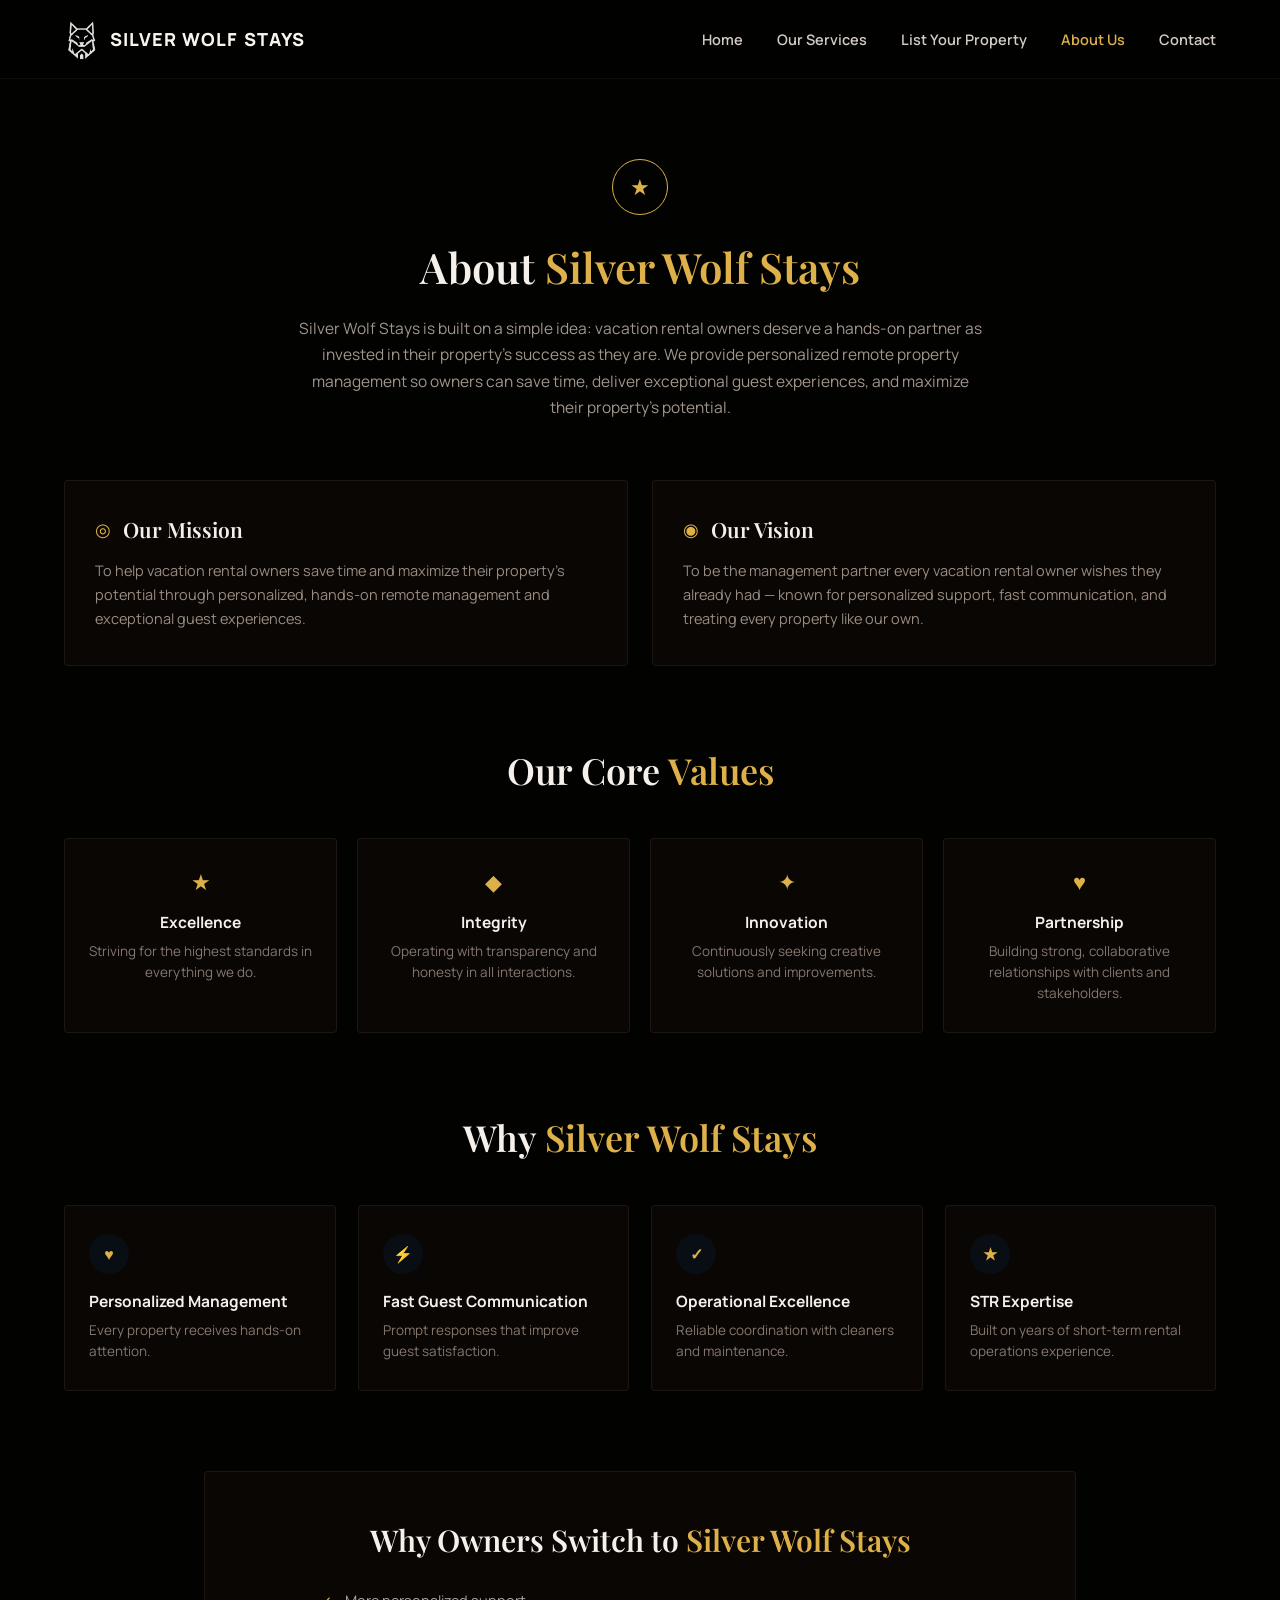
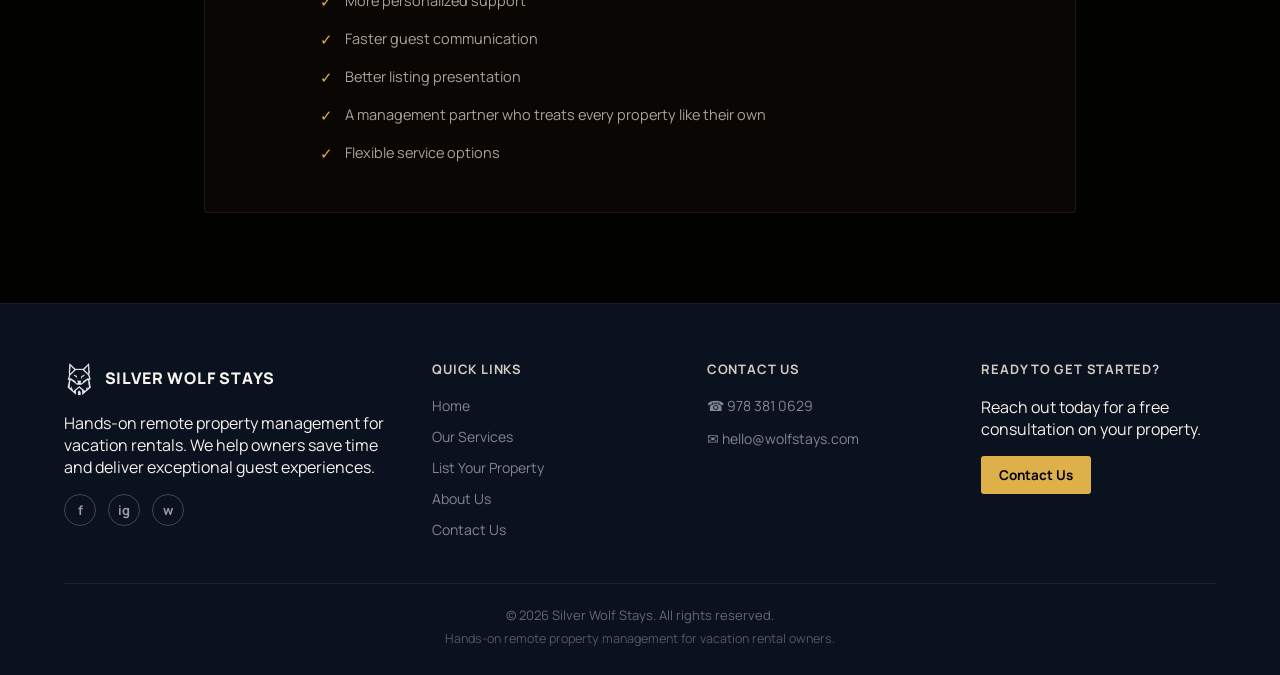
==== about.html @ c6217c2c "Update from Ship Studio" ====
<!DOCTYPE html>
<html lang="en">
<head>
<meta charset="utf-8">
<meta name="viewport" content="width=device-width, initial-scale=1">
<title>About Us — Silver Wolf Stays</title>
<meta name="description" content="Silver Wolf Stays provides hands-on, personalized remote property management for vacation rental owners.">
<link rel="preconnect" href="https://fonts.googleapis.com">
<link href="https://fonts.googleapis.com/css2?family=Playfair+Display:wght@500;600;700&family=Manrope:wght@400;500;600;700;800&display=swap" rel="stylesheet">
<link rel="stylesheet" href="css/style.css">
<style>
  @media (max-width: 640px) {
    .values-grid { grid-template-columns: 1fr 1fr !important; }
  }
</style>
</head>
<body>

<header class="site-header">
  <a href="index.html" class="brand">
    <img src="images/logo-mark.png" alt="Silver Wolf Stays" class="brand-logo">
    <span class="brand-name">SILVER WOLF STAYS</span>
  </a>
  <nav class="desktop-nav">
    <a href="index.html">Home</a>
    <a href="services.html">Our Services</a>
    <a href="list-your-property.html">List Your Property</a>
    <a href="about.html" class="active">About Us</a>
    <a href="contact.html">Contact</a>
  </nav>
  <button class="mobile-toggle" aria-label="Toggle menu">☰</button>
</header>
<div class="mobile-nav">
  <a href="index.html">Home</a>
  <a href="services.html">Our Services</a>
  <a href="list-your-property.html">List Your Property</a>
  <a href="about.html" class="active">About Us</a>
  <a href="contact.html">Contact</a>
</div>

<section class="page-hero narrow-md container">
  <div class="page-hero-icon">★</div>
  <h1>About <span class="gold">Silver Wolf Stays</span></h1>
  <p>Silver Wolf Stays is built on a simple idea: vacation rental owners deserve a hands-on partner as invested in their property's success as they are. We provide personalized remote property management so owners can save time, deliver exceptional guest experiences, and maximize their property's potential.</p>
</section>

<section class="section-tight container">
  <div class="grid-2">
    <div class="card" style="padding: 34px 30px;">
      <div style="display: flex; align-items: center; gap: 12px; margin-bottom: 16px;">
        <span class="gold" style="font-size: 18px;">◎</span>
        <h2 style="font-family: var(--font-serif); font-size: 21px; margin: 0; font-weight: 600;">Our Mission</h2>
      </div>
      <p style="font-size: 14.5px; line-height: 1.65; color: var(--text-muted-2); margin: 0;">To help vacation rental owners save time and maximize their property's potential through personalized, hands-on remote management and exceptional guest experiences.</p>
    </div>
    <div class="card" style="padding: 34px 30px;">
      <div style="display: flex; align-items: center; gap: 12px; margin-bottom: 16px;">
        <span class="gold" style="font-size: 18px;">◉</span>
        <h2 style="font-family: var(--font-serif); font-size: 21px; margin: 0; font-weight: 600;">Our Vision</h2>
      </div>
      <p style="font-size: 14.5px; line-height: 1.65; color: var(--text-muted-2); margin: 0;">To be the management partner every vacation rental owner wishes they already had — known for personalized support, fast communication, and treating every property like our own.</p>
    </div>
  </div>
</section>

<section class="section-tight container" style="text-align: center;">
  <h2 class="section-title">Our Core <span class="gold">Values</span></h2>
  <div class="grid-4 values-grid">
    <div class="card" style="padding: 28px 22px;">
      <div class="gold" style="font-size: 22px; margin-bottom: 14px;">★</div>
      <h3 style="font-size: 15.5px; margin: 0 0 8px;">Excellence</h3>
      <p>Striving for the highest standards in everything we do.</p>
    </div>
    <div class="card" style="padding: 28px 22px;">
      <div class="gold" style="font-size: 22px; margin-bottom: 14px;">◆</div>
      <h3 style="font-size: 15.5px; margin: 0 0 8px;">Integrity</h3>
      <p>Operating with transparency and honesty in all interactions.</p>
    </div>
    <div class="card" style="padding: 28px 22px;">
      <div class="gold" style="font-size: 22px; margin-bottom: 14px;">✦</div>
      <h3 style="font-size: 15.5px; margin: 0 0 8px;">Innovation</h3>
      <p>Continuously seeking creative solutions and improvements.</p>
    </div>
    <div class="card" style="padding: 28px 22px;">
      <div class="gold" style="font-size: 22px; margin-bottom: 14px;">♥</div>
      <h3 style="font-size: 15.5px; margin: 0 0 8px;">Partnership</h3>
      <p>Building strong, collaborative relationships with clients and stakeholders.</p>
    </div>
  </div>
</section>

<section class="section-tight container" style="text-align: center;">
  <h2 class="section-title">Why <span class="gold">Silver Wolf Stays</span></h2>
  <div class="grid-3" style="grid-template-columns: repeat(4, 1fr);">
    <div class="card">
      <div class="card-icon-circle-sm">♥</div>
      <h3>Personalized Management</h3>
      <p>Every property receives hands-on attention.</p>
    </div>
    <div class="card">
      <div class="card-icon-circle-sm">⚡</div>
      <h3>Fast Guest Communication</h3>
      <p>Prompt responses that improve guest satisfaction.</p>
    </div>
    <div class="card">
      <div class="card-icon-circle-sm">✓</div>
      <h3>Operational Excellence</h3>
      <p>Reliable coordination with cleaners and maintenance.</p>
    </div>
    <div class="card">
      <div class="card-icon-circle-sm">★</div>
      <h3>STR Expertise</h3>
      <p>Built on years of short-term rental operations experience.</p>
    </div>
  </div>
</section>

<section class="section-tight" style="max-width: 1000px; margin: 0 auto; padding-bottom: 90px;">
  <div class="panel" style="padding: 48px 40px; text-align: center;">
    <h2 style="font-family: var(--font-serif); font-size: clamp(24px, 3vw, 30px); margin: 0 0 30px; font-weight: 600;">Why Owners Switch to <span class="gold">Silver Wolf Stays</span></h2>
    <div class="checklist">
      <div><span class="mark">✓</span><span class="txt">More personalized support</span></div>
      <div><span class="mark">✓</span><span class="txt">Faster guest communication</span></div>
      <div><span class="mark">✓</span><span class="txt">Better listing presentation</span></div>
      <div><span class="mark">✓</span><span class="txt">A management partner who treats every property like their own</span></div>
      <div><span class="mark">✓</span><span class="txt">Flexible service options</span></div>
    </div>
  </div>
</section>

<footer class="site-footer">
  <div class="footer-grid">
    <div>
      <div class="footer-brand">
        <img src="images/logo-mark.png" alt="Silver Wolf Stays" class="footer-brand-logo">
        <span class="footer-brand-name">SILVER WOLF STAYS</span>
      </div>
      <p>Hands-on remote property management for vacation rentals. We help owners save time and deliver exceptional guest experiences.</p>
      <div class="footer-socials">
        <a href="#" class="footer-social">f</a>
        <a href="#" class="footer-social">ig</a>
        <a href="#" class="footer-social">w</a>
      </div>
    </div>
    <div>
      <div class="footer-heading">Quick Links</div>
      <div class="footer-links">
        <a href="index.html">Home</a>
        <a href="services.html">Our Services</a>
        <a href="list-your-property.html">List Your Property</a>
        <a href="about.html">About Us</a>
        <a href="contact.html">Contact Us</a>
      </div>
    </div>
    <div>
      <div class="footer-heading">Contact Us</div>
      <div class="footer-contact">
        <div>☎ 978 381 0629</div>
        <div>✉ hello@wolfstays.com</div>
      </div>
    </div>
    <div>
      <div class="footer-heading">Ready to Get Started?</div>
      <p>Reach out today for a free consultation on your property.</p>
      <a href="contact.html" class="btn btn-gold" style="padding: 10px 18px; font-size: 13.5px;">Contact Us</a>
    </div>
  </div>
  <div class="footer-bottom">
    <span>© 2026 Silver Wolf Stays. All rights reserved.</span>
    <span>Hands-on remote property management for vacation rental owners.</span>
  </div>
</footer>

<script src="js/main.js"></script>
</body>
</html>
---- css/style.css ----
/* Wolf Stay — shared styles
   Design tokens ported 1:1 from the Claude Design prototype (Home Standalone.dc.html, WS-Header.dc.html, WS-Footer.dc.html, etc.) */

:root {
  --bg: oklch(0.08 0.005 50);
  --bg-deep: oklch(0.05 0.005 50);
  --bg-card: oklch(0.13 0.01 55);
  --bg-card-alt: oklch(0.15 0.01 55);
  --bg-header: oklch(0.08 0.005 50 / 0.94);
  --bg-mobile-nav: oklch(0.07 0.005 50);
  --bg-cta-tint: oklch(0.06 0.005 50 / 0.72);
  --bg-icon-navy: oklch(0.16 0.015 260);
  --bg-icon-navy-2: oklch(0.16 0.02 260);

  --border: oklch(0.28 0.02 60 / 0.5);
  --border-soft: oklch(0.28 0.02 60 / 0.35);
  --border-btn: oklch(0.45 0.03 60);
  --border-toggle: oklch(0.3 0.02 60);
  --border-social: oklch(0.35 0.02 60);

  --gold: oklch(0.78 0.13 85);
  --gold-border: oklch(0.78 0.13 85 / 0.5);

  --text: oklch(0.96 0.01 80);
  --text-bright: oklch(0.98 0.01 80);
  --text-bright-2: oklch(0.97 0.01 80);
  --text-1: oklch(0.93 0.01 80);
  --text-2: oklch(0.85 0.015 70);
  --text-3: oklch(0.82 0.015 70);
  --text-4: oklch(0.8 0.015 70);
  --text-5: oklch(0.78 0.015 70);
  --text-6: oklch(0.75 0.015 70);
  --text-7: oklch(0.72 0.015 70);
  --text-muted-1: oklch(0.68 0.02 60);
  --text-muted-2: oklch(0.65 0.02 60);
  --text-muted-3: oklch(0.62 0.02 60);
  --text-muted-4: oklch(0.6 0.02 60);
  --text-muted-5: oklch(0.58 0.02 60);
  --text-muted-6: oklch(0.55 0.02 60);
  --text-dim: oklch(0.6 0.02 70);
  --text-dim-2: oklch(0.62 0.02 70);

  --footer-bg: oklch(0.18 0.03 260);
  --footer-border: oklch(0.3 0.03 260 / 0.5);
  --footer-border-2: oklch(0.32 0.03 260 / 0.5);
  --footer-heading: oklch(0.85 0.015 70);
  --footer-text: oklch(0.62 0.02 260);
  --footer-text-dim: oklch(0.6 0.02 260);
  --footer-text-copyright: oklch(0.52 0.02 260);
  --footer-text-copyright-2: oklch(0.46 0.02 260);
  --footer-social-border: oklch(0.4 0.03 260);
  --footer-social-text: oklch(0.7 0.02 260);

  --on-gold: oklch(0.08 0.005 50);

  --font-serif: 'Playfair Display', Georgia, serif;
  --font-sans: 'Manrope', -apple-system, BlinkMacSystemFont, sans-serif;
}

* { box-sizing: border-box; }

html { scroll-behavior: smooth; }

body {
  margin: 0;
  background: var(--bg);
  color: var(--text);
  font-family: var(--font-sans);
  min-height: 100vh;
}

a { color: inherit; }

img { max-width: 100%; display: block; }

.container {
  max-width: 1280px;
  margin: 0 auto;
}

/* ---------- Header ---------- */

.site-header {
  position: sticky;
  top: 0;
  z-index: 100;
  display: flex;
  align-items: center;
  justify-content: space-between;
  padding: 18px 5vw;
  background: var(--bg-header);
  backdrop-filter: blur(10px);
  border-bottom: 1px solid var(--border-soft);
}

.brand {
  display: flex;
  align-items: center;
  gap: 10px;
  text-decoration: none;
}

.brand-logo {
  height: 42px;
  width: auto;
  display: block;
}

.brand-name {
  font-weight: 800;
  font-size: 18px;
  letter-spacing: 0.06em;
  color: var(--text-bright-2);
}

.desktop-nav {
  display: flex;
  align-items: center;
  gap: 34px;
}

.desktop-nav a {
  text-decoration: none;
  font-size: 14.5px;
  font-weight: 600;
  color: var(--text-2);
  transition: color 0.15s ease;
}

.desktop-nav a.active,
.desktop-nav a:hover {
  color: var(--gold);
}

.mobile-toggle {
  display: none;
  background: none;
  border: 1px solid var(--border-toggle);
  border-radius: 4px;
  width: 40px;
  height: 40px;
  color: var(--text);
  font-size: 18px;
  cursor: pointer;
}

.mobile-nav {
  position: sticky;
  top: 71px;
  z-index: 99;
  background: var(--bg-mobile-nav);
  border-bottom: 1px solid var(--border-soft);
  padding: 20px 24px;
  display: none;
  flex-direction: column;
  gap: 18px;
}

.mobile-nav.open { display: flex; }

.mobile-nav a {
  color: var(--text-1);
  text-decoration: none;
  font-size: 16px;
  font-weight: 600;
}

.mobile-nav a.active { color: var(--gold); }

@media (max-width: 900px) {
  .desktop-nav { display: none !important; }
  .mobile-toggle { display: flex !important; align-items: center; justify-content: center; }
}

/* ---------- Buttons ---------- */

.btn {
  display: inline-block;
  padding: 14px 26px;
  text-decoration: none;
  font-size: 14.5px;
  font-weight: 700;
  border-radius: 3px;
  border: none;
  cursor: pointer;
  text-align: center;
}

.btn-gold {
  background: var(--gold);
  color: var(--on-gold);
}

.btn-outline {
  background: transparent;
  border: 1px solid var(--border-btn);
  color: var(--text-1);
  font-weight: 600;
}

.btn-block { display: block; padding: 14px; }

/* ---------- Page hero (interior pages) ---------- */

.page-hero {
  padding: 80px 5vw 60px;
  margin: 0 auto;
  text-align: center;
}

.page-hero-icon {
  width: 56px;
  height: 56px;
  border-radius: 50%;
  border: 1.5px solid var(--gold);
  display: flex;
  align-items: center;
  justify-content: center;
  font-size: 22px;
  color: var(--gold);
  margin: 0 auto 24px;
}

.page-hero h1 {
  font-family: var(--font-serif);
  font-size: clamp(28px, 3.8vw, 42px);
  margin: 0 0 20px;
  font-weight: 600;
}

.page-hero p {
  font-size: 15.5px;
  line-height: 1.7;
  color: var(--text-muted-1);
  margin: 0 auto;
}

.gold { color: var(--gold); }

/* ---------- Home hero ---------- */

.hero {
  position: relative;
  min-height: 640px;
  display: flex;
  align-items: center;
  justify-content: center;
  text-align: center;
  padding: 60px 5vw;
  overflow: hidden;
}

.hero-bg {
  position: absolute;
  inset: 0;
  background-size: cover;
  background-position: center;
}

.hero-scrim {
  position: absolute;
  inset: 0;
  background: linear-gradient(180deg, oklch(0.08 0.005 50 / 0.45), oklch(0.08 0.005 50 / 0.88));
}

.hero-content { position: relative; max-width: 780px; }

.hero h1 {
  font-family: var(--font-serif);
  font-size: clamp(32px, 4.6vw, 54px);
  line-height: 1.15;
  margin: 0 0 22px;
  font-weight: 600;
  color: var(--text-bright);
}

.hero p {
  font-size: 17px;
  line-height: 1.65;
  color: var(--text-3);
  max-width: 620px;
  margin: 0 auto 36px;
}

.hero-btns, .cta-btns {
  display: flex;
  gap: 14px;
  justify-content: center;
  flex-wrap: wrap;
}

@media (max-width: 860px) {
  .hero-btns, .cta-btns { flex-direction: column !important; align-items: stretch !important; }
}

/* ---------- Section shells ---------- */

section { padding: 80px 5vw; }
section.container { margin: 0 auto; }

.section-tight { padding-top: 0; }

h2.section-title {
  font-family: var(--font-serif);
  font-size: clamp(26px, 3.2vw, 36px);
  margin: 0 0 44px;
  font-weight: 600;
  text-align: center;
}

.section-lead {
  font-size: 15px;
  color: var(--text-muted-4);
  max-width: 600px;
  margin: 0 auto 48px;
  line-height: 1.6;
  text-align: center;
}

/* ---------- Welcome (split) ---------- */

.welcome-grid {
  display: grid;
  grid-template-columns: 1fr 1fr;
  gap: 0;
  background: var(--bg-card-alt);
  border: 1px solid var(--border);
  border-radius: 4px;
  overflow: hidden;
}

.welcome-copy { padding: 48px 44px; }

.welcome-copy h2 {
  font-family: var(--font-serif);
  font-size: 30px;
  margin: 0 0 20px;
  font-weight: 600;
}

.welcome-copy p {
  font-size: 14.5px;
  line-height: 1.65;
  color: var(--text-muted-1);
  margin: 0 0 22px;
}

.welcome-points {
  display: flex;
  flex-direction: column;
  gap: 14px;
  margin-bottom: 22px;
}

.welcome-points div {
  display: flex;
  align-items: center;
  gap: 10px;
  font-size: 14px;
  color: var(--text-4);
}

.welcome-photo {
  min-height: 280px;
  background-size: cover;
  background-position: center;
}

.link-arrow {
  font-size: 14.5px;
  font-weight: 700;
  color: var(--gold);
  text-decoration: none;
}

/* ---------- Card grids ---------- */

.grid-3 { display: grid; grid-template-columns: repeat(3, 1fr); gap: 22px; text-align: left; }
.grid-4 { display: grid; grid-template-columns: repeat(4, 1fr); gap: 20px; }
.grid-2 { display: grid; grid-template-columns: 1fr 1fr; gap: 24px; }

@media (max-width: 860px) {
  .welcome-grid, .grid-3, .grid-2 { grid-template-columns: 1fr !important; }
}
@media (max-width: 900px) {
  .grid-4 { grid-template-columns: 1fr 1fr !important; }
}
@media (max-width: 560px) {
  .grid-4 { grid-template-columns: 1fr !important; }
}

.card {
  background: var(--bg-card);
  border: 1px solid var(--border);
  border-radius: 4px;
  padding: 28px 24px;
}

.card-lg { padding: 32px 26px; background: var(--bg-card-alt); }

.card-icon-circle {
  width: 46px;
  height: 46px;
  border-radius: 50%;
  background: oklch(0.1 0.01 55);
  border: 1px solid var(--gold-border);
  display: flex;
  align-items: center;
  justify-content: center;
  font-family: var(--font-serif);
  color: var(--gold);
  font-size: 17px;
  margin-bottom: 18px;
}

.card-icon-circle-sm {
  width: 40px;
  height: 40px;
  border-radius: 50%;
  background: var(--bg-icon-navy);
  display: flex;
  align-items: center;
  justify-content: center;
  color: var(--gold);
  font-size: 16px;
  margin-bottom: 16px;
  font-weight: 700;
}

.card h3 {
  font-size: 15.5px;
  font-weight: 700;
  margin: 0 0 8px;
}

.card p {
  font-size: 13.5px;
  line-height: 1.55;
  color: var(--text-muted-5);
  margin: 0;
}

.card-lg h3 { font-size: 17px; margin: 0 0 10px; }
.card-lg p { font-size: 14px; color: var(--text-muted-3); line-height: 1.6; margin: 0 0 16px; }

/* ---------- Why-partner section ---------- */

.section-alt { background: var(--bg-deep); text-align: center; }

/* ---------- Testimonials ---------- */

.testimonial-stars { color: var(--gold); font-size: 14px; margin-bottom: 14px; letter-spacing: 2px; }
.testimonial-quote { font-size: 14px; line-height: 1.6; color: var(--text-6); margin: 0 0 18px; font-style: italic; }
.testimonial-name { font-size: 13.5px; font-weight: 700; color: var(--text-1); }
.testimonial-loc { font-size: 12.5px; color: var(--text-muted-6); margin-top: 2px; }

/* ---------- CTA banner ---------- */

.cta-banner {
  position: relative;
  padding: 90px 5vw;
  text-align: center;
  overflow: hidden;
}

.cta-banner-bg {
  position: absolute;
  inset: 0;
  background-size: cover;
  background-position: center;
}

.cta-banner-scrim { position: absolute; inset: 0; background: var(--bg-cta-tint); }

.cta-banner-content { position: relative; max-width: 640px; margin: 0 auto; }

.cta-icon { font-size: 26px; color: var(--gold); margin-bottom: 18px; }

.cta-banner h2 {
  font-family: var(--font-serif);
  font-size: clamp(24px, 3vw, 34px);
  margin: 0 0 16px;
  font-weight: 600;
}

.cta-banner p {
  font-size: 15px;
  line-height: 1.6;
  color: var(--text-5);
  margin: 0 0 32px;
}

/* ---------- Footer ---------- */

.site-footer {
  padding: 56px 5vw 28px;
  background: var(--footer-bg);
  border-top: 1px solid var(--footer-border);
}

.footer-grid {
  max-width: 1280px;
  margin: 0 auto;
  display: grid;
  grid-template-columns: 1.4fr 1fr 1fr 1fr;
  gap: 40px;
}

@media (max-width: 860px) {
  .footer-grid { grid-template-columns: 1fr 1fr !important; }
}

.footer-brand { display: flex; align-items: center; gap: 10px; margin-bottom: 16px; }

.footer-brand-logo {
  height: 36px;
  width: auto;
  display: block;
}

.footer-brand-name { font-weight: 800; font-size: 16px; letter-spacing: 0.05em; color: var(--text-bright-2); }

.footer p { font-size: 13.5px; line-height: 1.6; color: var(--footer-text-dim); max-width: 260px; margin: 0 0 18px; }

.footer-socials { display: flex; gap: 12px; }

.footer-social {
  width: 32px;
  height: 32px;
  border-radius: 50%;
  border: 1px solid var(--footer-social-border);
  display: flex;
  align-items: center;
  justify-content: center;
  font-size: 13px;
  color: var(--footer-social-text);
  font-weight: 700;
  text-decoration: none;
}

.footer-heading {
  font-size: 13px;
  font-weight: 700;
  color: var(--footer-heading);
  margin-bottom: 18px;
  text-transform: uppercase;
  letter-spacing: 0.06em;
}

.footer-links { display: flex; flex-direction: column; gap: 12px; }
.footer-links a { font-size: 14px; color: var(--footer-text); text-decoration: none; }
.footer-links a:hover { color: var(--gold); }

.footer-contact { display: flex; flex-direction: column; gap: 14px; }
.footer-contact div { font-size: 14px; color: var(--footer-text); }

.footer-bottom {
  max-width: 1280px;
  margin: 44px auto 0;
  padding-top: 22px;
  border-top: 1px solid var(--footer-border-2);
  display: flex;
  flex-direction: column;
  align-items: center;
  gap: 6px;
}

.footer-bottom span:first-child { font-size: 13px; color: var(--footer-text-copyright); }
.footer-bottom span:last-child { font-size: 12.5px; color: var(--footer-text-copyright-2); }

/* ---------- Photo placeholder (no real photo sourced) ---------- */

.photo-placeholder {
  background: linear-gradient(135deg, oklch(0.19 0.015 60), oklch(0.15 0.013 55));
  display: flex;
  align-items: center;
  justify-content: center;
  padding: 24px;
  text-align: center;
  min-height: 280px;
}

.photo-placeholder span {
  font-size: 13px;
  color: var(--text-dim-2);
}

/* ---------- Misc page-specific ---------- */

.narrow { max-width: 780px; }
.narrow-md { max-width: 820px; }
.narrow-sm { max-width: 720px; }

.checklist { display: flex; flex-direction: column; gap: 16px; max-width: 640px; margin: 0 auto; text-align: left; }
.checklist div { display: flex; gap: 12px; align-items: flex-start; }
.checklist span.mark { color: var(--gold); font-size: 15px; margin-top: 1px; }
.checklist span.txt { font-size: 14.5px; color: var(--text-7); line-height: 1.5; }

.panel {
  background: var(--bg-card);
  border: 1px solid var(--border);
  border-radius: 4px;
}

.contact-detail { display: flex; align-items: flex-start; gap: 14px; }
.contact-detail .icon { font-size: 18px; color: var(--gold); }
.contact-detail .label { font-size: 14.5px; font-weight: 700; }
.contact-detail .value { font-size: 13.5px; color: var(--text-muted-4); }
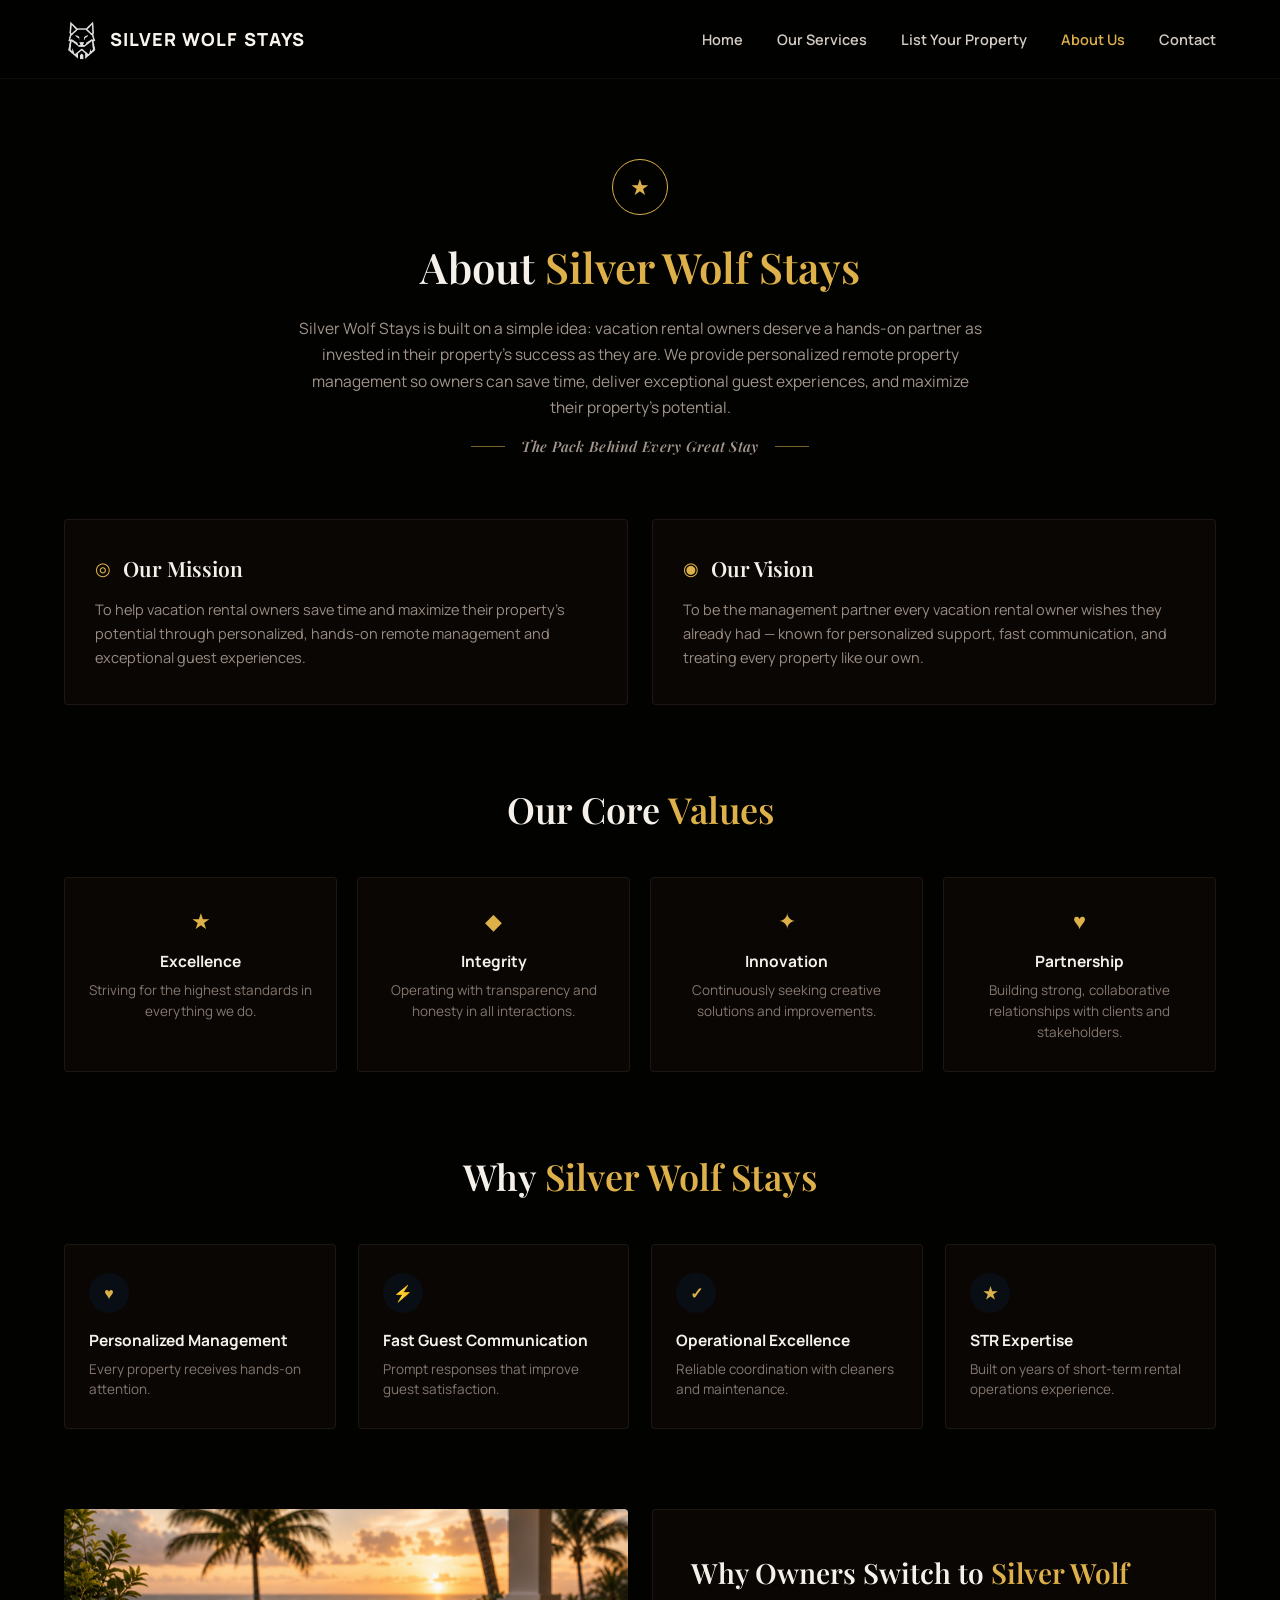
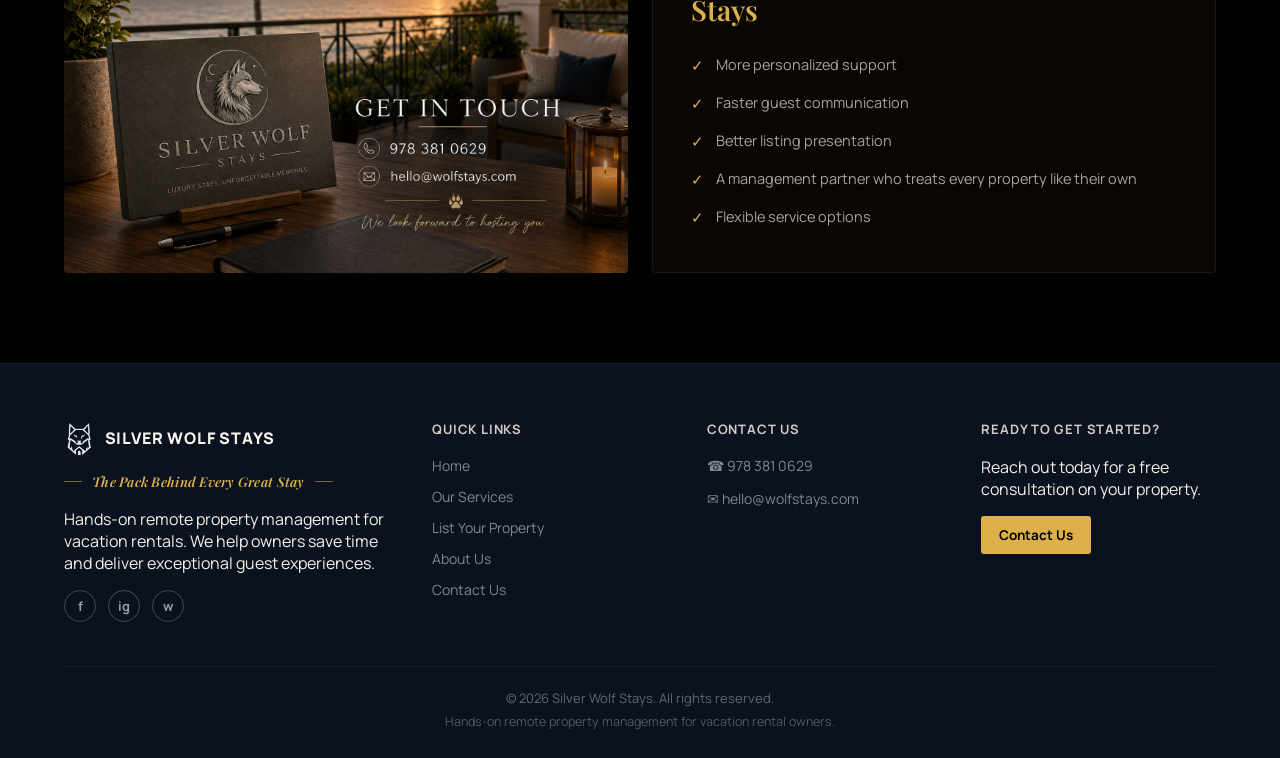
==== commit c4dd0341: "feat: add tagline branding, swap in PNG images, and restyle about page" ====
--- a/about.html
+++ b/about.html
@@ -42,6 +42,7 @@
   <div class="page-hero-icon">★</div>
   <h1>About <span class="gold">Silver Wolf Stays</span></h1>
   <p>Silver Wolf Stays is built on a simple idea: vacation rental owners deserve a hands-on partner as invested in their property's success as they are. We provide personalized remote property management so owners can save time, deliver exceptional guest experiences, and maximize their property's potential.</p>
+  <p class="tagline">The Pack Behind Every Great Stay</p>
 </section>
 
 <section class="section-tight container">
@@ -115,15 +116,18 @@
   </div>
 </section>
 
-<section class="section-tight" style="max-width: 1000px; margin: 0 auto; padding-bottom: 90px;">
-  <div class="panel" style="padding: 48px 40px; text-align: center;">
-    <h2 style="font-family: var(--font-serif); font-size: clamp(24px, 3vw, 30px); margin: 0 0 30px; font-weight: 600;">Why Owners Switch to <span class="gold">Silver Wolf Stays</span></h2>
-    <div class="checklist">
-      <div><span class="mark">✓</span><span class="txt">More personalized support</span></div>
-      <div><span class="mark">✓</span><span class="txt">Faster guest communication</span></div>
-      <div><span class="mark">✓</span><span class="txt">Better listing presentation</span></div>
-      <div><span class="mark">✓</span><span class="txt">A management partner who treats every property like their own</span></div>
-      <div><span class="mark">✓</span><span class="txt">Flexible service options</span></div>
+<section class="section-tight container" style="padding-bottom: 90px;">
+  <div class="grid-2" style="align-items: stretch;">
+    <div style="border-radius: 4px; overflow: hidden; min-height: 320px; background-image: url('images/about-brand.png'); background-size: cover; background-position: center;"></div>
+    <div class="panel" style="padding: 44px 38px; display: flex; flex-direction: column; justify-content: center;">
+      <h2 style="font-family: var(--font-serif); font-size: clamp(24px, 3vw, 28px); margin: 0 0 26px; font-weight: 600;">Why Owners Switch to <span class="gold">Silver Wolf Stays</span></h2>
+      <div class="checklist" style="margin: 0;">
+        <div><span class="mark">✓</span><span class="txt">More personalized support</span></div>
+        <div><span class="mark">✓</span><span class="txt">Faster guest communication</span></div>
+        <div><span class="mark">✓</span><span class="txt">Better listing presentation</span></div>
+        <div><span class="mark">✓</span><span class="txt">A management partner who treats every property like their own</span></div>
+        <div><span class="mark">✓</span><span class="txt">Flexible service options</span></div>
+      </div>
     </div>
   </div>
 </section>
@@ -135,6 +139,7 @@
         <img src="images/logo-mark.png" alt="Silver Wolf Stays" class="footer-brand-logo">
         <span class="footer-brand-name">SILVER WOLF STAYS</span>
       </div>
+      <p class="tagline footer-tagline">The Pack Behind Every Great Stay</p>
       <p>Hands-on remote property management for vacation rentals. We help owners save time and deliver exceptional guest experiences.</p>
       <div class="footer-socials">
         <a href="#" class="footer-social">f</a>
--- a/css/style.css
+++ b/css/style.css
@@ -237,6 +237,51 @@
 
 .gold { color: var(--gold); }
 
+/* ---------- Tagline ---------- */
+
+.tagline {
+  font-family: var(--font-serif);
+  font-style: italic;
+  font-weight: 600;
+  color: var(--gold);
+  letter-spacing: 0.02em;
+  display: flex;
+  align-items: center;
+  justify-content: center;
+  gap: 16px;
+  text-align: center;
+}
+
+.tagline::before,
+.tagline::after {
+  content: "";
+  height: 1px;
+  width: 34px;
+  background: var(--gold);
+  opacity: 0.55;
+}
+
+.hero-tagline {
+  font-size: clamp(16px, 1.8vw, 20px);
+  margin: 0 0 22px;
+  position: relative;
+}
+
+.page-hero .tagline {
+  font-size: 14.5px;
+  margin: 14px auto 0;
+}
+
+.footer-tagline {
+  font-size: 13.5px;
+  margin: 10px 0 18px;
+  justify-content: flex-start;
+  gap: 10px;
+}
+
+.footer-tagline::before,
+.footer-tagline::after { width: 18px; }
+
 /* ---------- Home hero ---------- */
 
 .hero {
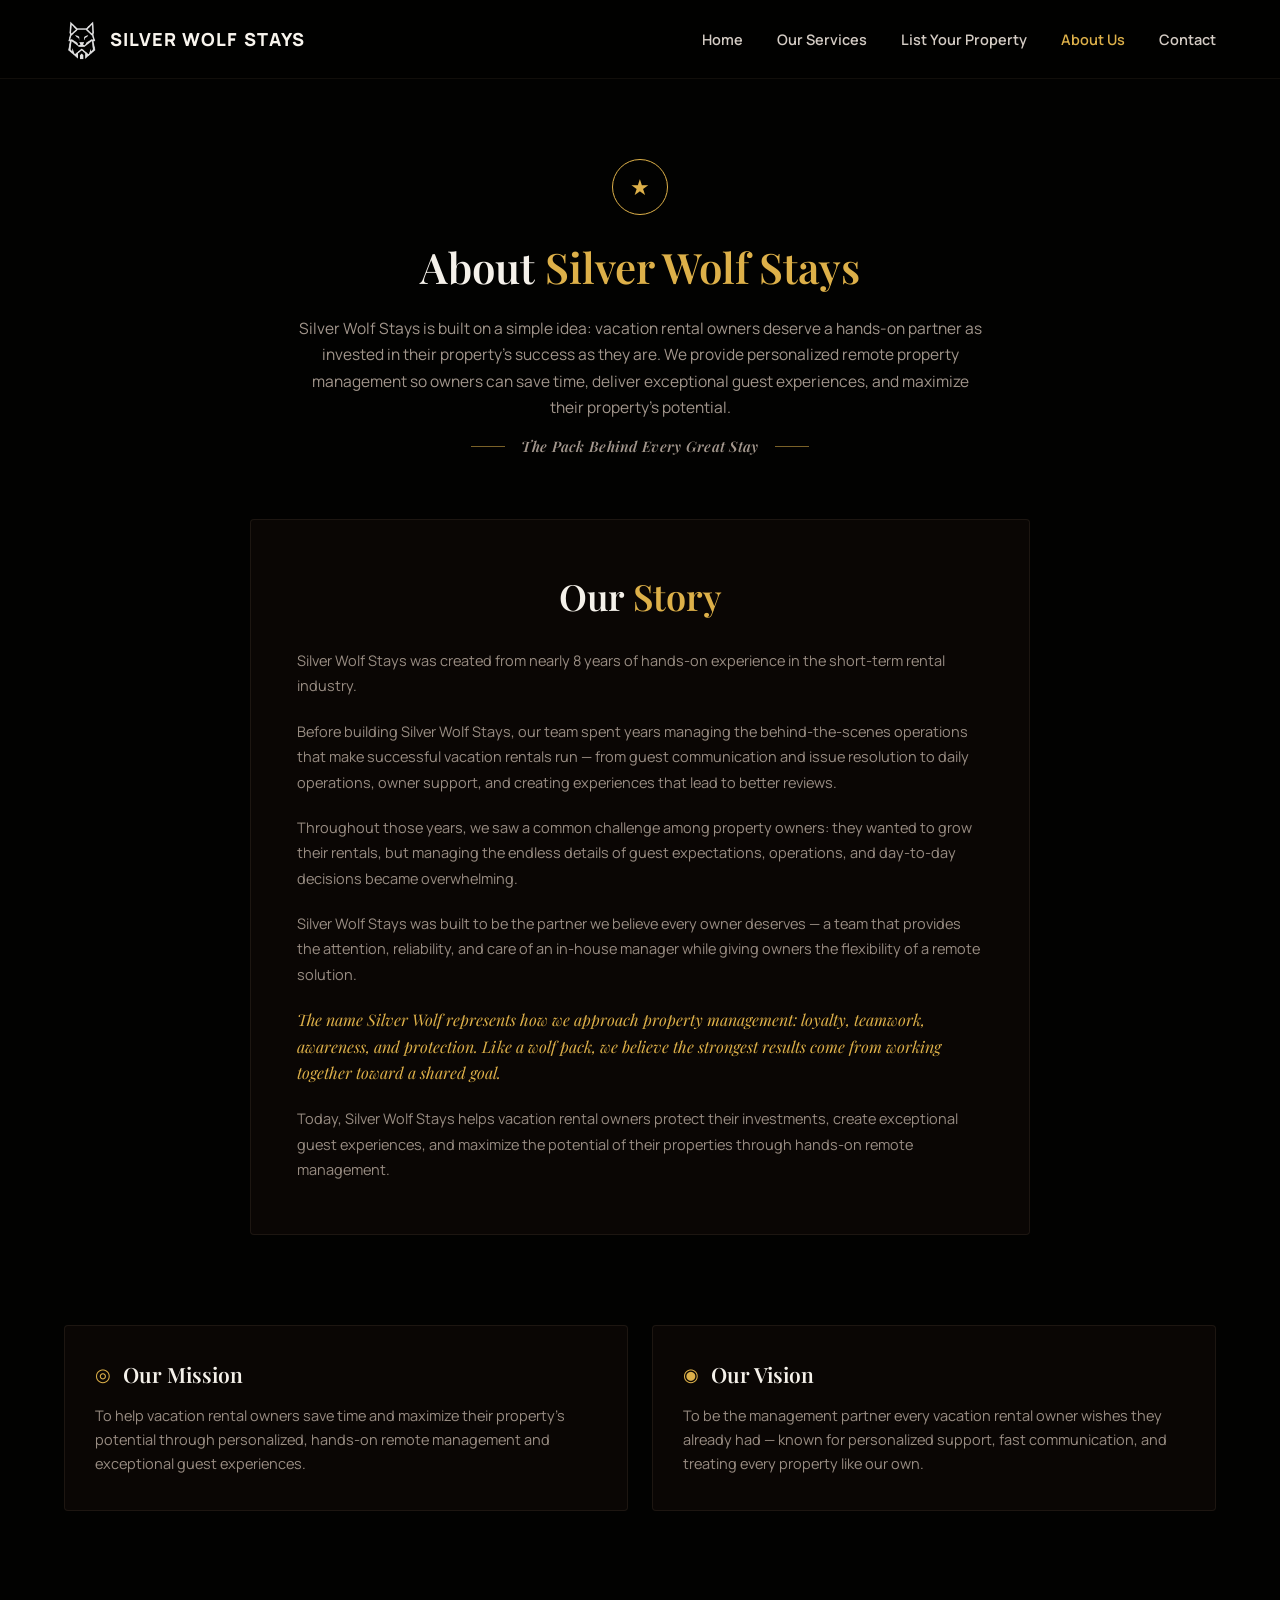
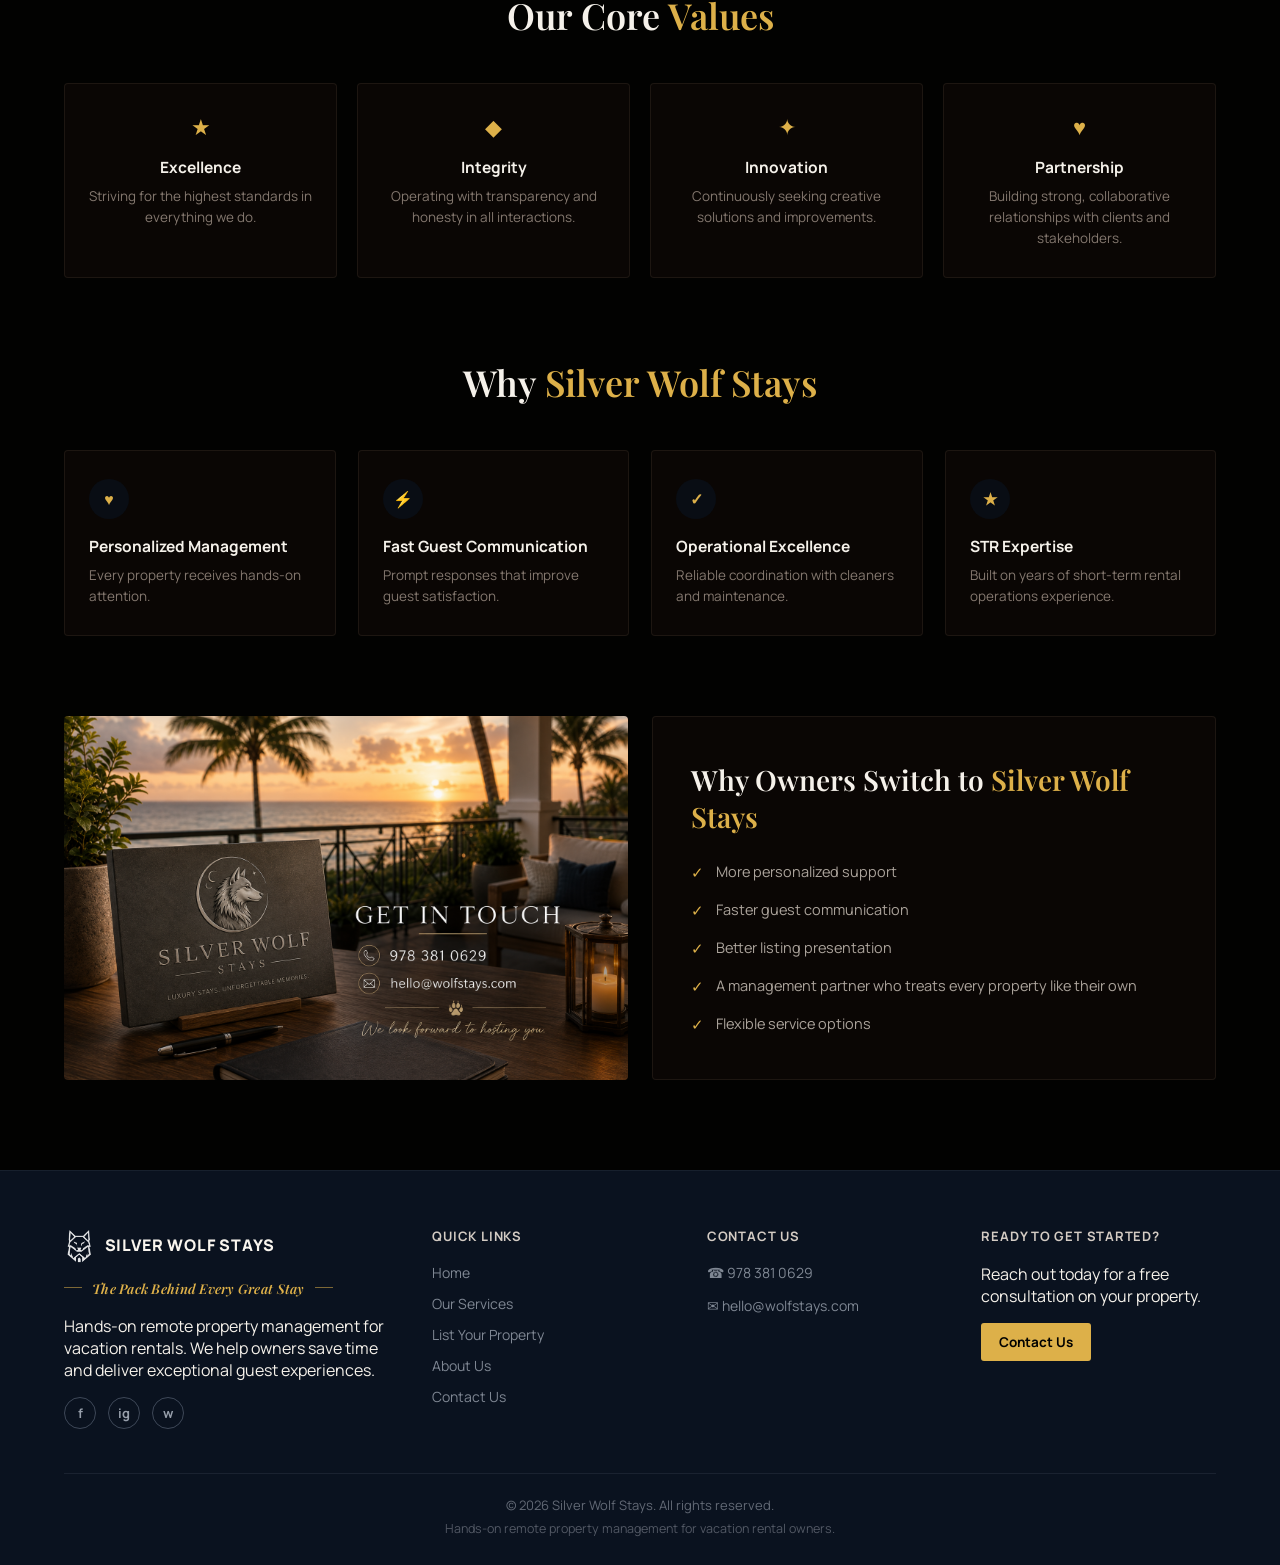
==== commit 4597d494: "Add about page story section with company background and mission" ====
--- a/about.html
+++ b/about.html
@@ -11,6 +11,14 @@
 <style>
   @media (max-width: 640px) {
     .values-grid { grid-template-columns: 1fr 1fr !important; }
+  }
+  @media (max-width: 860px) {
+    .about-graphic {
+      background-size: contain !important;
+      background-color: #0c0c0c;
+      min-height: 240px !important;
+      aspect-ratio: 1536 / 1024;
+    }
   }
 </style>
 </head>
@@ -45,6 +53,20 @@
   <p class="tagline">The Pack Behind Every Great Stay</p>
 </section>
 
+<section class="section-tight container" style="padding-bottom: 90px;">
+  <div class="panel" style="max-width: 780px; margin: 0 auto; padding: 52px 46px;">
+    <h2 class="section-title" style="margin-bottom: 28px;">Our <span class="gold">Story</span></h2>
+    <div style="font-size: 14.5px; line-height: 1.75; color: var(--text-muted-2); display: flex; flex-direction: column; gap: 20px;">
+      <p style="margin: 0;">Silver Wolf Stays was created from nearly 8 years of hands-on experience in the short-term rental industry.</p>
+      <p style="margin: 0;">Before building Silver Wolf Stays, our team spent years managing the behind-the-scenes operations that make successful vacation rentals run — from guest communication and issue resolution to daily operations, owner support, and creating experiences that lead to better reviews.</p>
+      <p style="margin: 0;">Throughout those years, we saw a common challenge among property owners: they wanted to grow their rentals, but managing the endless details of guest expectations, operations, and day-to-day decisions became overwhelming.</p>
+      <p style="margin: 0;">Silver Wolf Stays was built to be the partner we believe every owner deserves — a team that provides the attention, reliability, and care of an in-house manager while giving owners the flexibility of a remote solution.</p>
+      <p class="gold" style="margin: 0; font-family: var(--font-serif); font-style: italic; font-size: 16px; line-height: 1.65;">The name Silver Wolf represents how we approach property management: loyalty, teamwork, awareness, and protection. Like a wolf pack, we believe the strongest results come from working together toward a shared goal.</p>
+      <p style="margin: 0;">Today, Silver Wolf Stays helps vacation rental owners protect their investments, create exceptional guest experiences, and maximize the potential of their properties through hands-on remote management.</p>
+    </div>
+  </div>
+</section>
+
 <section class="section-tight container">
   <div class="grid-2">
     <div class="card" style="padding: 34px 30px;">
@@ -118,7 +140,7 @@
 
 <section class="section-tight container" style="padding-bottom: 90px;">
   <div class="grid-2" style="align-items: stretch;">
-    <div style="border-radius: 4px; overflow: hidden; min-height: 320px; background-image: url('images/about-brand.png'); background-size: cover; background-position: center;"></div>
+    <div class="about-graphic" style="border-radius: 4px; overflow: hidden; min-height: 320px; background-image: url('images/about-brand.png'); background-size: cover; background-position: center;"></div>
     <div class="panel" style="padding: 44px 38px; display: flex; flex-direction: column; justify-content: center;">
       <h2 style="font-family: var(--font-serif); font-size: clamp(24px, 3vw, 28px); margin: 0 0 26px; font-weight: 600;">Why Owners Switch to <span class="gold">Silver Wolf Stays</span></h2>
       <div class="checklist" style="margin: 0;">
--- a/css/style.css
+++ b/css/style.css
@@ -411,6 +411,15 @@
   background-position: center;
 }
 
+@media (max-width: 860px) {
+  .welcome-photo {
+    background-size: contain !important;
+    background-color: #0c0c0c;
+    min-height: 240px !important;
+    aspect-ratio: 1536 / 1024;
+  }
+}
+
 .link-arrow {
   font-size: 14.5px;
   font-weight: 700;
@@ -553,6 +562,10 @@
 
 @media (max-width: 860px) {
   .footer-grid { grid-template-columns: 1fr 1fr !important; }
+}
+
+@media (max-width: 640px) {
+  .footer-grid { grid-template-columns: 1fr !important; gap: 36px; }
 }
 
 .footer-brand { display: flex; align-items: center; gap: 10px; margin-bottom: 16px; }
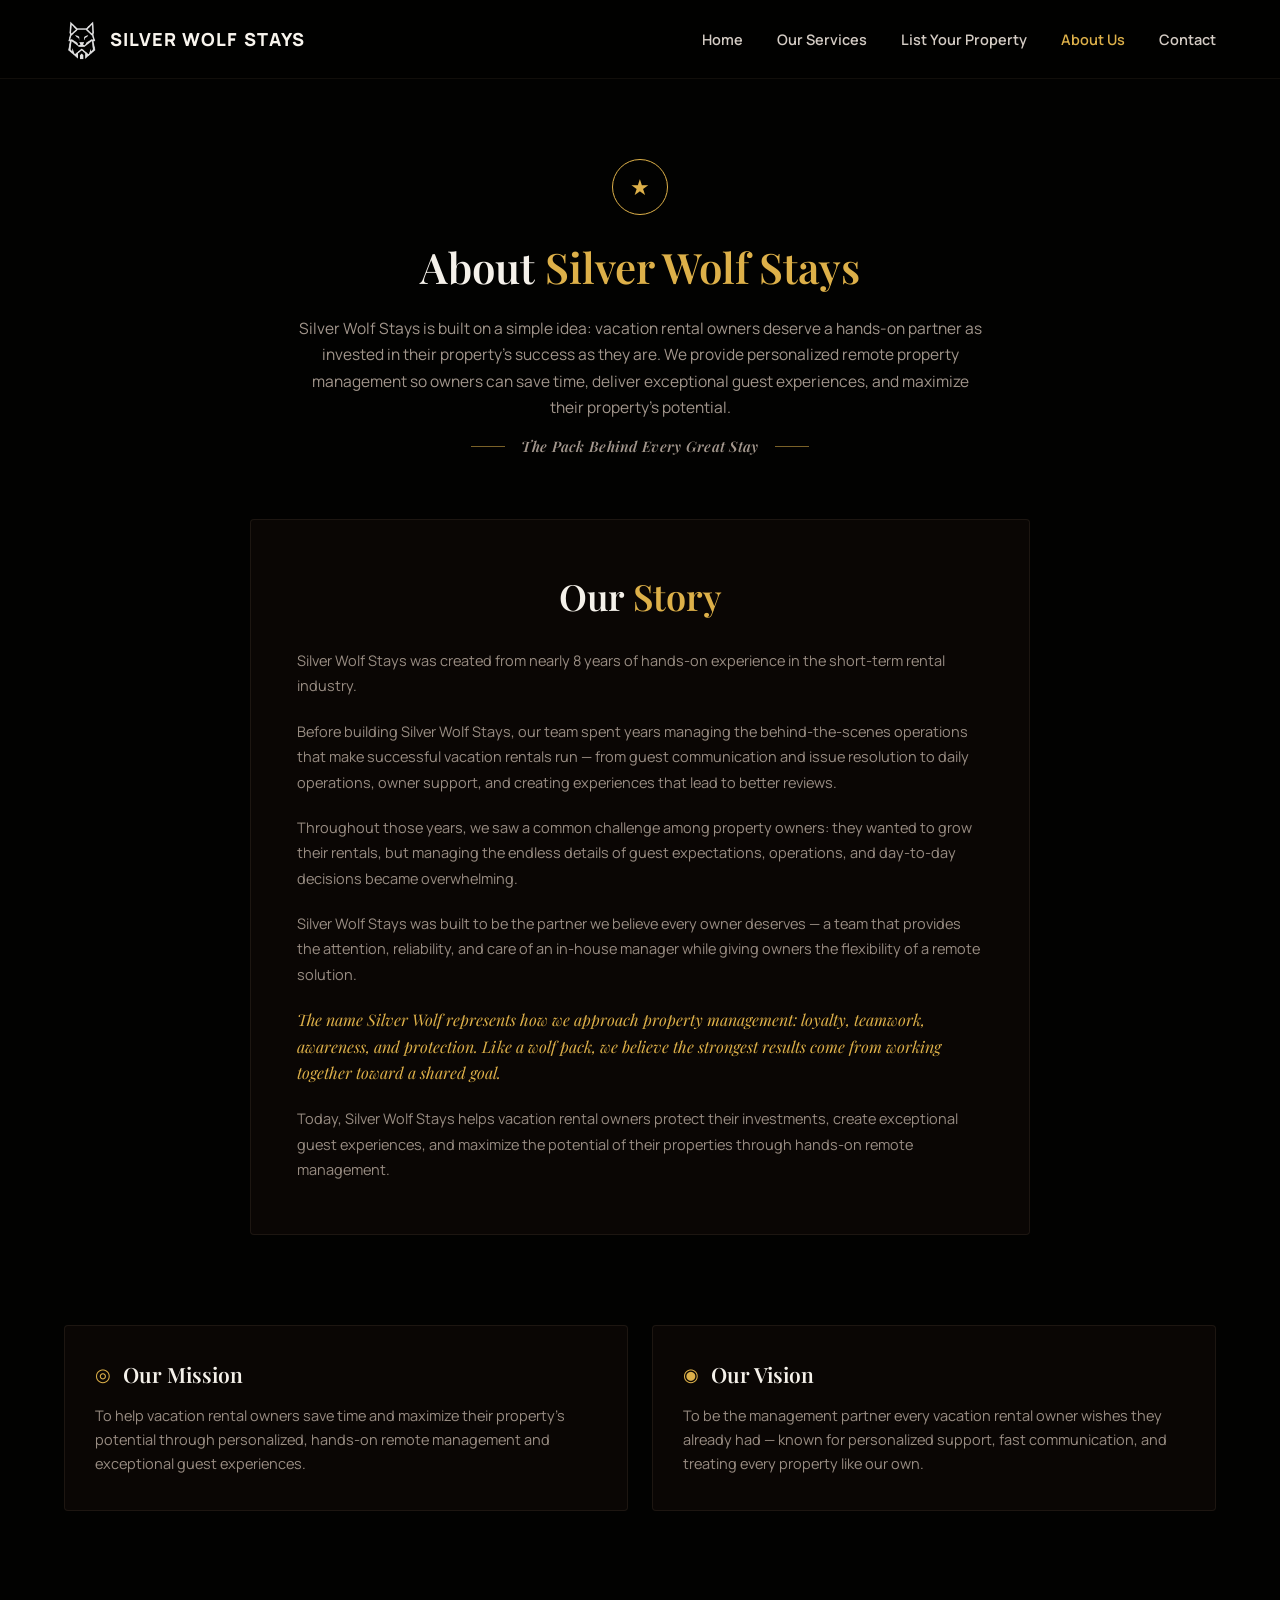
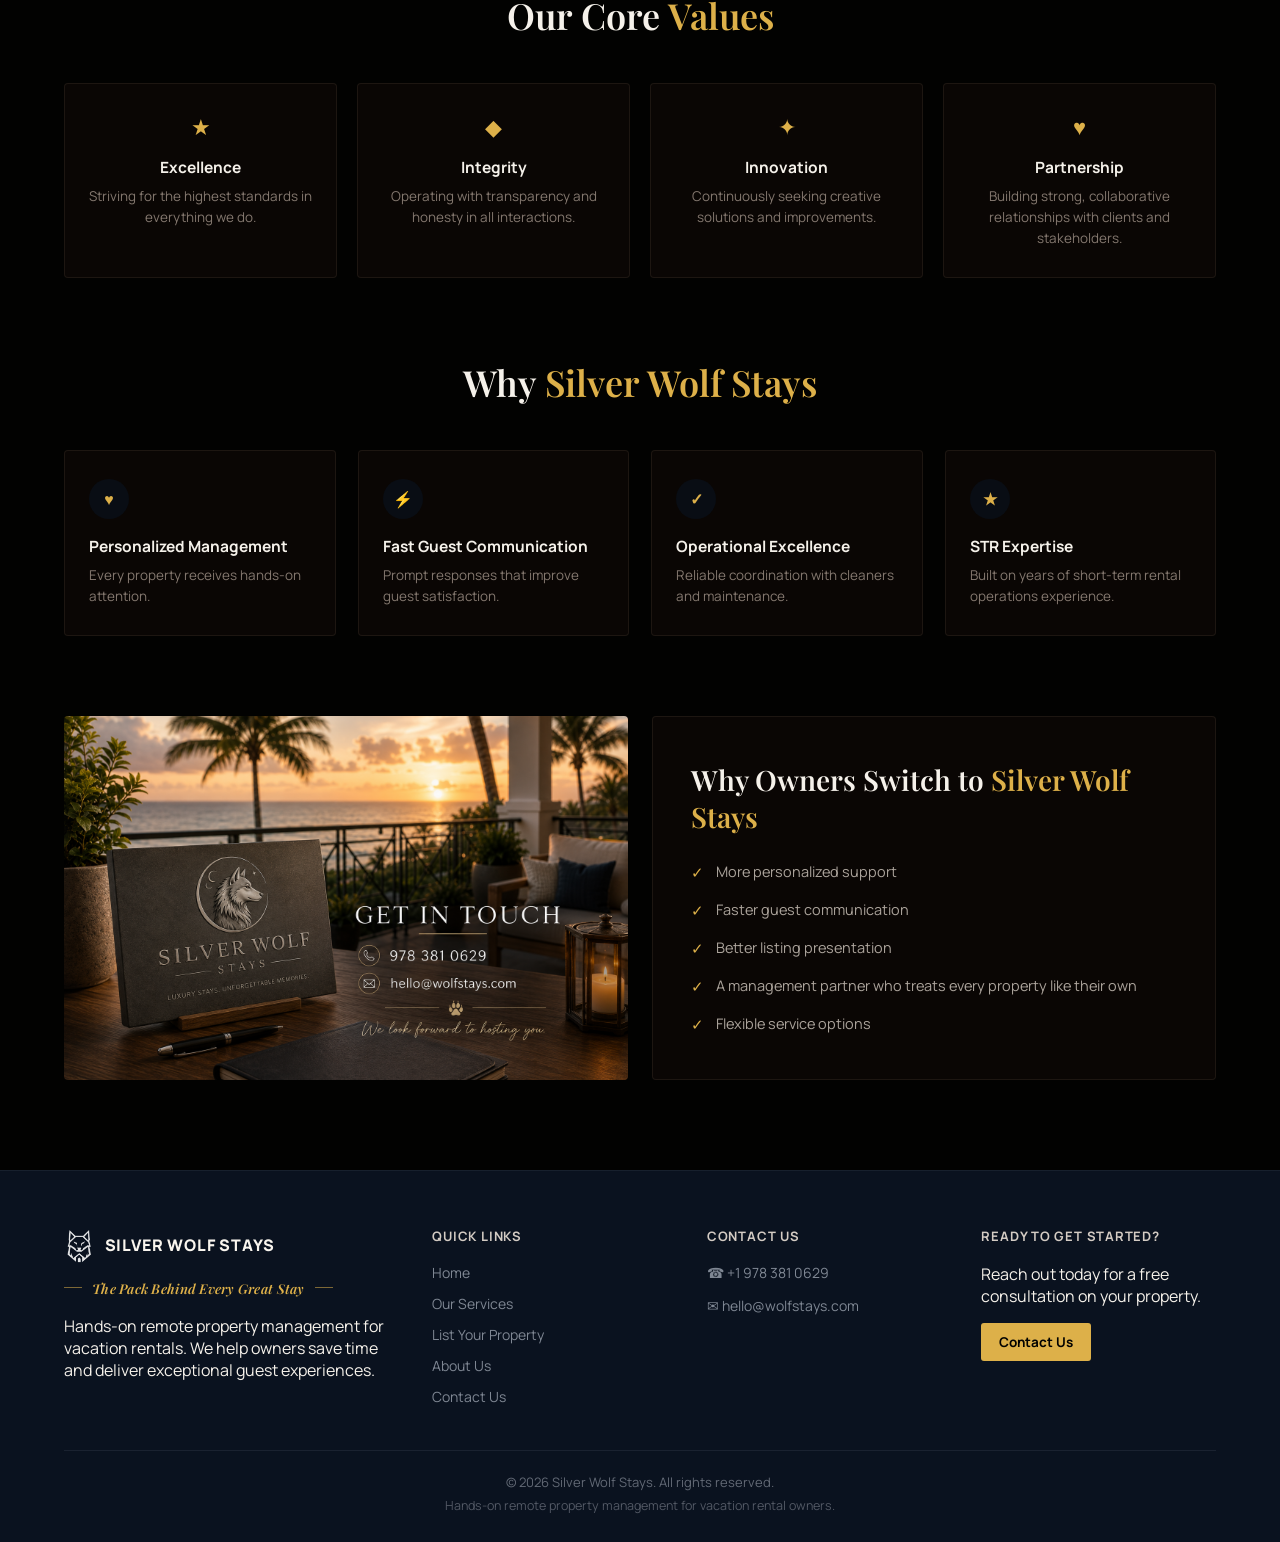
==== commit d78494bd: "fix: prefix phone number with +1 and remove placeholder social icon links from footers" ====
--- a/about.html
+++ b/about.html
@@ -163,11 +163,6 @@
       </div>
       <p class="tagline footer-tagline">The Pack Behind Every Great Stay</p>
       <p>Hands-on remote property management for vacation rentals. We help owners save time and deliver exceptional guest experiences.</p>
-      <div class="footer-socials">
-        <a href="#" class="footer-social">f</a>
-        <a href="#" class="footer-social">ig</a>
-        <a href="#" class="footer-social">w</a>
-      </div>
     </div>
     <div>
       <div class="footer-heading">Quick Links</div>
@@ -182,7 +177,7 @@
     <div>
       <div class="footer-heading">Contact Us</div>
       <div class="footer-contact">
-        <div>☎ 978 381 0629</div>
+        <div>☎ +1 978 381 0629</div>
         <div>✉ hello@wolfstays.com</div>
       </div>
     </div>
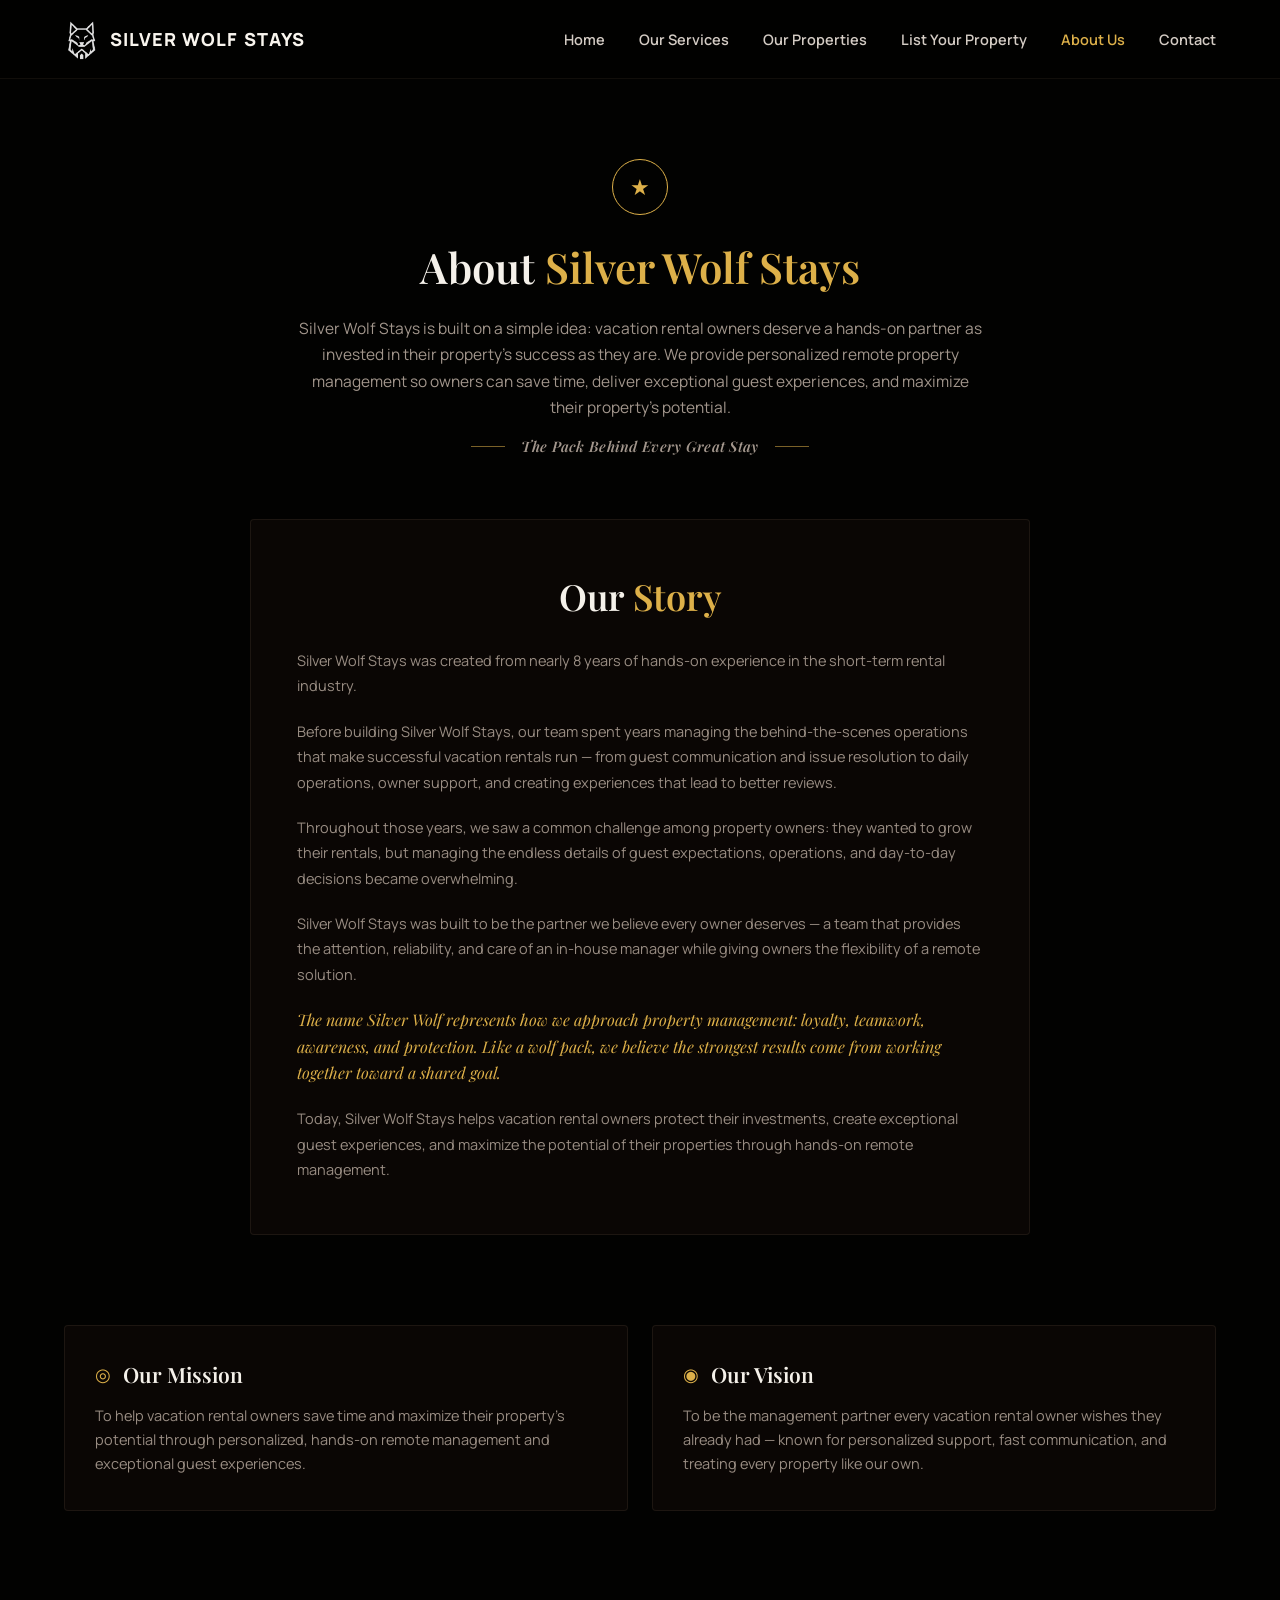
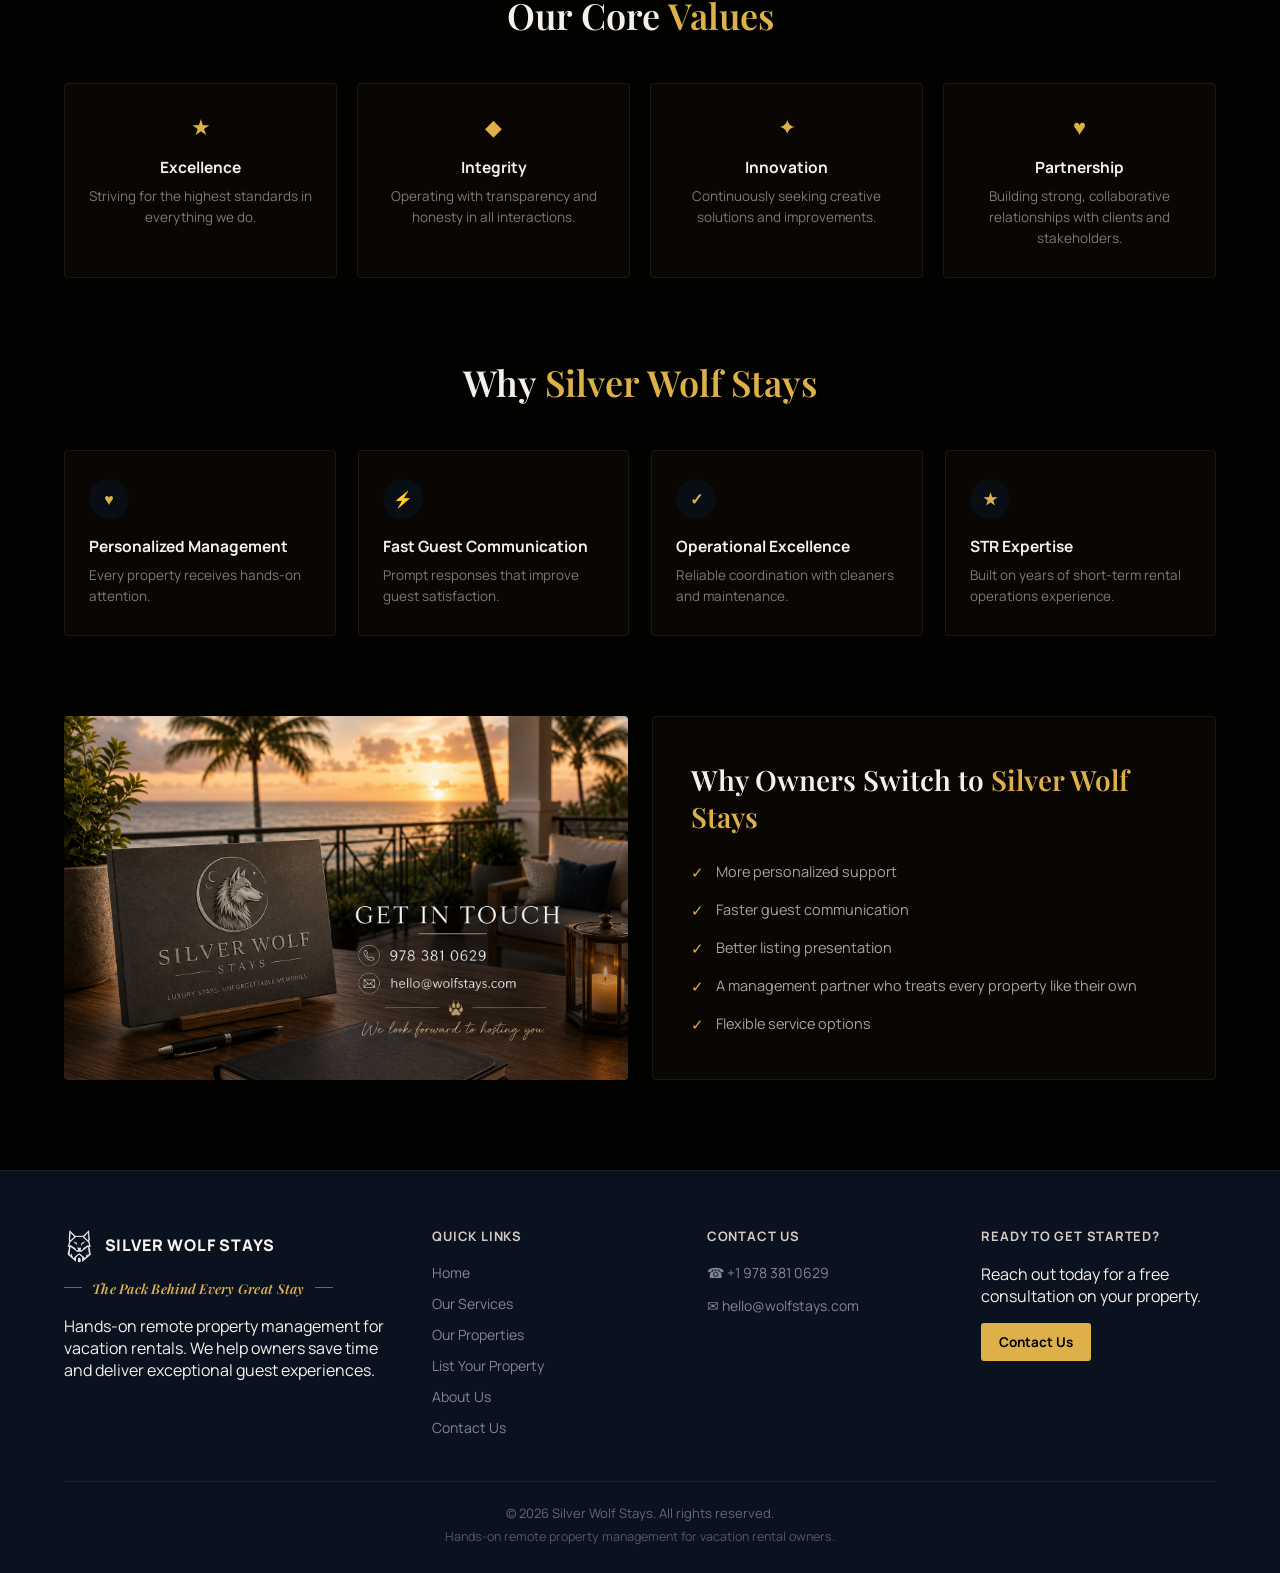
==== commit e5d61120: "feat: Add Our Properties booking site link to nav and footer" ====
--- a/about.html
+++ b/about.html
@@ -32,6 +32,7 @@
   <nav class="desktop-nav">
     <a href="index.html">Home</a>
     <a href="services.html">Our Services</a>
+    <a href="https://silverwolfstays.directstays.com/" target="_blank" rel="noopener">Our Properties</a>
     <a href="list-your-property.html">List Your Property</a>
     <a href="about.html" class="active">About Us</a>
     <a href="contact.html">Contact</a>
@@ -41,6 +42,7 @@
 <div class="mobile-nav">
   <a href="index.html">Home</a>
   <a href="services.html">Our Services</a>
+  <a href="https://silverwolfstays.directstays.com/" target="_blank" rel="noopener">Our Properties</a>
   <a href="list-your-property.html">List Your Property</a>
   <a href="about.html" class="active">About Us</a>
   <a href="contact.html">Contact</a>
@@ -169,6 +171,7 @@
       <div class="footer-links">
         <a href="index.html">Home</a>
         <a href="services.html">Our Services</a>
+        <a href="https://silverwolfstays.directstays.com/" target="_blank" rel="noopener">Our Properties</a>
         <a href="list-your-property.html">List Your Property</a>
         <a href="about.html">About Us</a>
         <a href="contact.html">Contact Us</a>
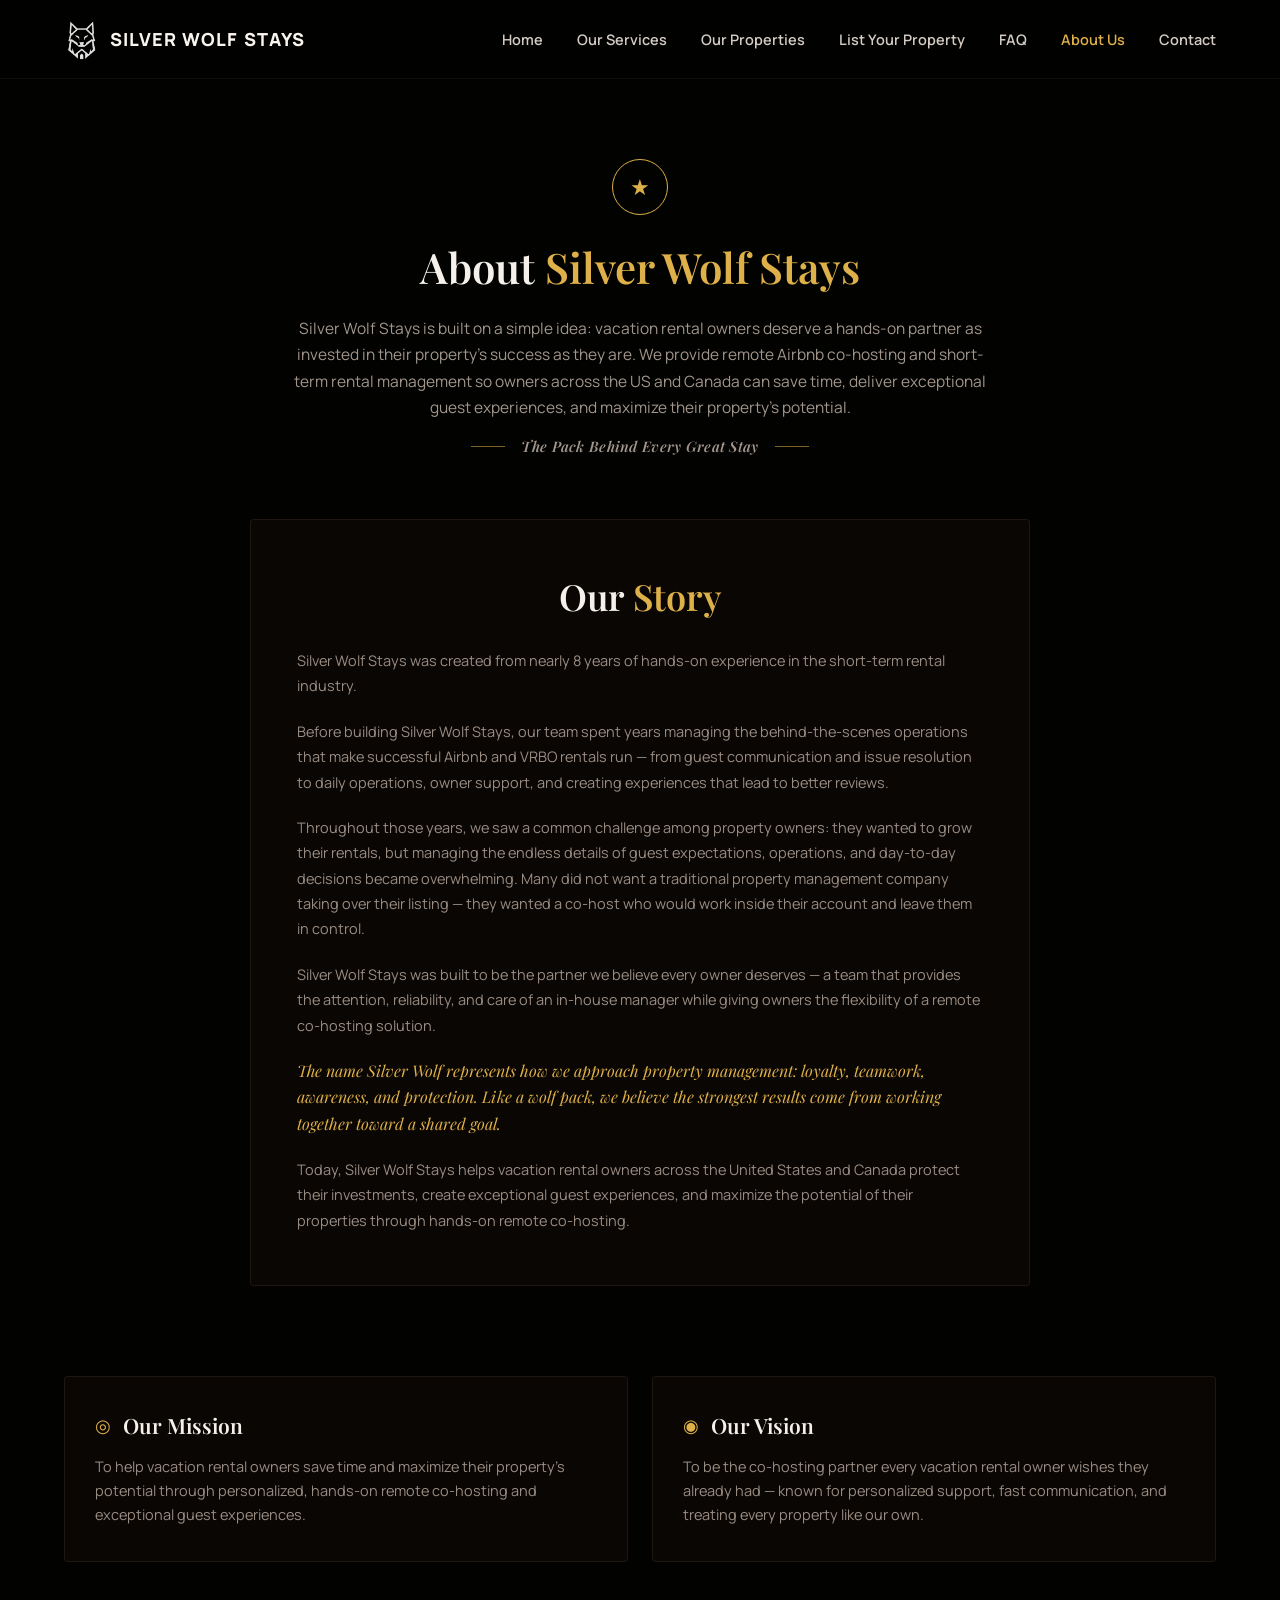
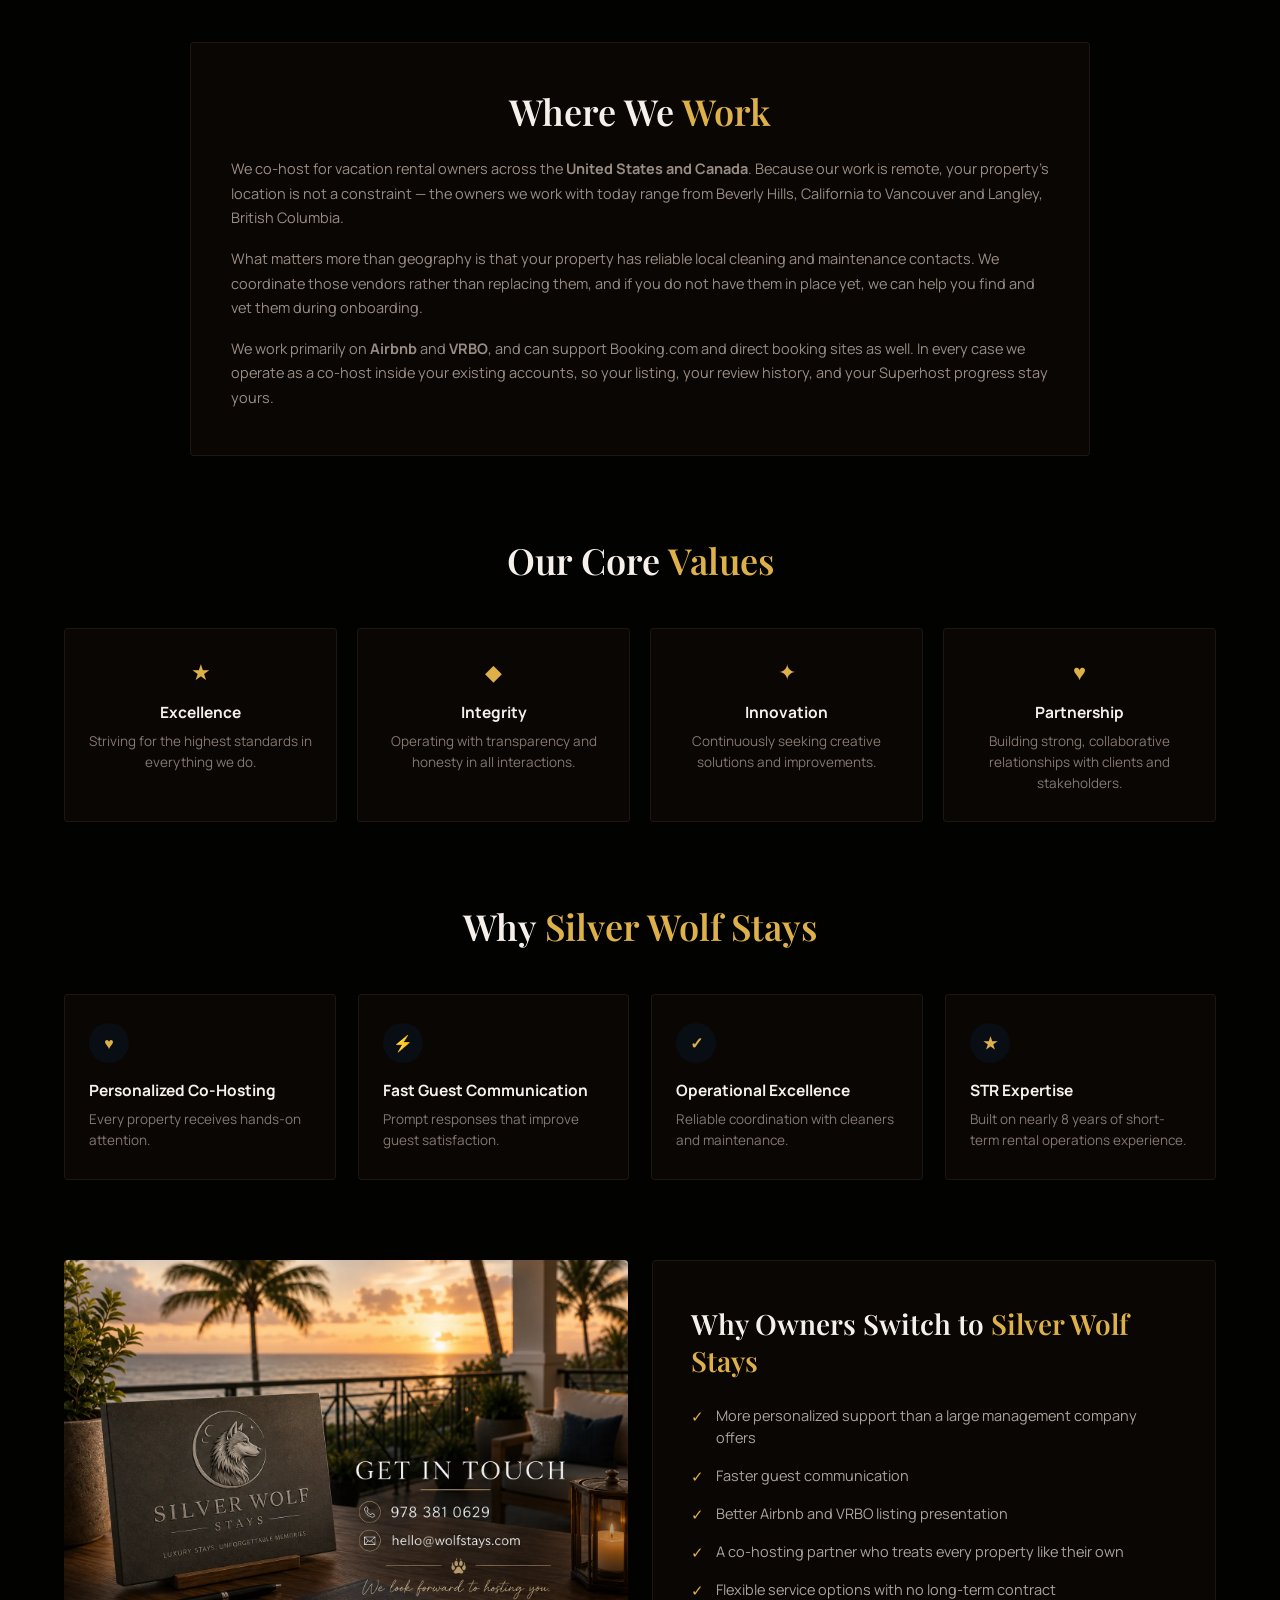
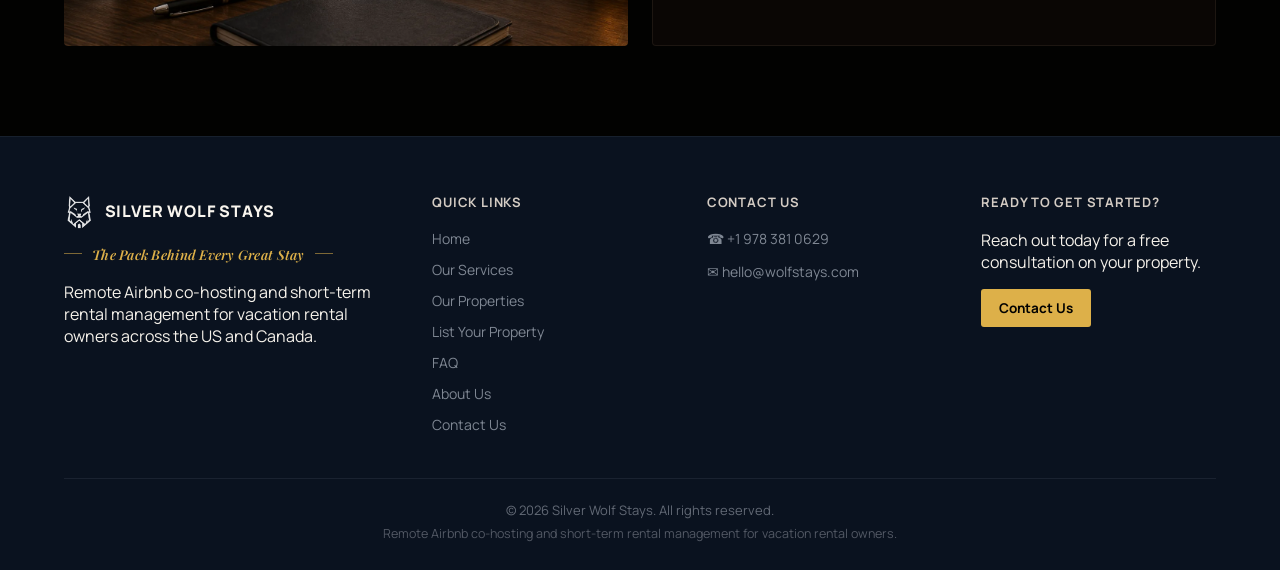
==== commit f246baf3: "feat: implement SEO audit remediation (phases 1 & 2) Addresses the wolfstays.com SEO audit (37/100)." ====
--- a/about.html
+++ b/about.html
@@ -3,55 +3,123 @@
 <head>
 <meta charset="utf-8">
 <meta name="viewport" content="width=device-width, initial-scale=1">
-<title>About Us — Silver Wolf Stays</title>
-<meta name="description" content="Silver Wolf Stays provides hands-on, personalized remote property management for vacation rental owners.">
+<title>About Us — Airbnb Co-Hosting Team | Silver Wolf Stays</title>
+<meta name="description" content="Silver Wolf Stays was built on nearly 8 years of short-term rental operations experience. We provide remote Airbnb co-hosting for owners across the US and Canada.">
+<link rel="canonical" href="https://wolfstays.com/about">
+
+<link rel="icon" href="/favicon.ico" sizes="32x32">
+<link rel="icon" href="/images/logo-mark.png" type="image/png">
+<link rel="apple-touch-icon" href="/images/logo-mark.png">
+
+<meta property="og:type" content="website">
+<meta property="og:site_name" content="Silver Wolf Stays">
+<meta property="og:locale" content="en_US">
+<meta property="og:url" content="https://wolfstays.com/about">
+<meta property="og:title" content="About Us — Airbnb Co-Hosting Team | Silver Wolf Stays">
+<meta property="og:description" content="Built on nearly 8 years of short-term rental operations experience. Remote Airbnb co-hosting for owners across the US and Canada.">
+<meta property="og:image" content="https://wolfstays.com/images/og-cover.jpg">
+<meta property="og:image:width" content="1200">
+<meta property="og:image:height" content="630">
+<meta property="og:image:alt" content="Silver Wolf Stays — remote vacation rental property management">
+
+<meta name="twitter:card" content="summary_large_image">
+<meta name="twitter:title" content="About Us — Airbnb Co-Hosting Team | Silver Wolf Stays">
+<meta name="twitter:description" content="Built on nearly 8 years of short-term rental operations experience. Remote Airbnb co-hosting for owners across the US and Canada.">
+<meta name="twitter:image" content="https://wolfstays.com/images/og-cover.jpg">
+
 <link rel="preconnect" href="https://fonts.googleapis.com">
+<link rel="preconnect" href="https://fonts.gstatic.com" crossorigin>
 <link href="https://fonts.googleapis.com/css2?family=Playfair+Display:wght@500;600;700&family=Manrope:wght@400;500;600;700;800&display=swap" rel="stylesheet">
 <link rel="stylesheet" href="css/style.css">
 <style>
   @media (max-width: 640px) {
     .values-grid { grid-template-columns: 1fr 1fr !important; }
   }
-  @media (max-width: 860px) {
-    .about-graphic {
-      background-size: contain !important;
-      background-color: #0c0c0c;
-      min-height: 240px !important;
-      aspect-ratio: 1536 / 1024;
-    }
+</style>
+
+<script type="application/ld+json">
+{
+  "@context": "https://schema.org",
+  "@type": "ProfessionalService",
+  "@id": "https://wolfstays.com/#organization",
+  "name": "Silver Wolf Stays",
+  "alternateName": "Silver Wolf Stays Property Management",
+  "url": "https://wolfstays.com/",
+  "logo": {
+    "@type": "ImageObject",
+    "url": "https://wolfstays.com/images/logo-mark.png",
+    "width": 242,
+    "height": 285
+  },
+  "image": "https://wolfstays.com/images/hero-villa-pool.webp",
+  "description": "Remote Airbnb co-hosting and short-term rental management for vacation rental owners — guest communication, calendar management, cleaner coordination, and pricing.",
+  "slogan": "The Pack Behind Every Great Stay",
+  "telephone": "+1-978-381-0629",
+  "email": "hello@wolfstays.com",
+  "priceRange": "$$",
+  "areaServed": [
+    { "@type": "Country", "name": "United States" },
+    { "@type": "Country", "name": "Canada" }
+  ],
+  "serviceType": [
+    "Airbnb co-hosting",
+    "Short-term rental management",
+    "Vacation rental property management",
+    "Listing optimization"
+  ],
+  "contactPoint": {
+    "@type": "ContactPoint",
+    "telephone": "+1-978-381-0629",
+    "email": "hello@wolfstays.com",
+    "contactType": "sales",
+    "availableLanguage": "English"
   }
-</style>
+}
+</script>
+<script type="application/ld+json">
+{
+  "@context": "https://schema.org",
+  "@type": "WebSite",
+  "@id": "https://wolfstays.com/#website",
+  "url": "https://wolfstays.com/",
+  "name": "Silver Wolf Stays",
+  "publisher": { "@id": "https://wolfstays.com/#organization" },
+  "inLanguage": "en-US"
+}
+</script>
 </head>
 <body>
 
 <header class="site-header">
-  <a href="index.html" class="brand">
+  <a href="/" class="brand">
     <img src="images/logo-mark.png" alt="Silver Wolf Stays" class="brand-logo">
     <span class="brand-name">SILVER WOLF STAYS</span>
   </a>
   <nav class="desktop-nav">
-    <a href="index.html">Home</a>
-    <a href="services.html">Our Services</a>
+    <a href="/">Home</a>
+    <a href="/services">Our Services</a>
     <a href="https://silverwolfstays.directstays.com/" target="_blank" rel="noopener">Our Properties</a>
-    <a href="list-your-property.html">List Your Property</a>
-    <a href="about.html" class="active">About Us</a>
-    <a href="contact.html">Contact</a>
+    <a href="/list-your-property">List Your Property</a>
+    <a href="/faq">FAQ</a>
+    <a href="/about" class="active">About Us</a>
+    <a href="/contact">Contact</a>
   </nav>
   <button class="mobile-toggle" aria-label="Toggle menu">☰</button>
 </header>
 <div class="mobile-nav">
-  <a href="index.html">Home</a>
-  <a href="services.html">Our Services</a>
+  <a href="/">Home</a>
+  <a href="/services">Our Services</a>
   <a href="https://silverwolfstays.directstays.com/" target="_blank" rel="noopener">Our Properties</a>
-  <a href="list-your-property.html">List Your Property</a>
-  <a href="about.html" class="active">About Us</a>
-  <a href="contact.html">Contact</a>
+  <a href="/list-your-property">List Your Property</a>
+  <a href="/faq">FAQ</a>
+  <a href="/about" class="active">About Us</a>
+  <a href="/contact">Contact</a>
 </div>
 
 <section class="page-hero narrow-md container">
   <div class="page-hero-icon">★</div>
   <h1>About <span class="gold">Silver Wolf Stays</span></h1>
-  <p>Silver Wolf Stays is built on a simple idea: vacation rental owners deserve a hands-on partner as invested in their property's success as they are. We provide personalized remote property management so owners can save time, deliver exceptional guest experiences, and maximize their property's potential.</p>
+  <p>Silver Wolf Stays is built on a simple idea: vacation rental owners deserve a hands-on partner as invested in their property's success as they are. We provide remote Airbnb co-hosting and short-term rental management so owners across the US and Canada can save time, deliver exceptional guest experiences, and maximize their property's potential.</p>
   <p class="tagline">The Pack Behind Every Great Stay</p>
 </section>
 
@@ -60,11 +128,11 @@
     <h2 class="section-title" style="margin-bottom: 28px;">Our <span class="gold">Story</span></h2>
     <div style="font-size: 14.5px; line-height: 1.75; color: var(--text-muted-2); display: flex; flex-direction: column; gap: 20px;">
       <p style="margin: 0;">Silver Wolf Stays was created from nearly 8 years of hands-on experience in the short-term rental industry.</p>
-      <p style="margin: 0;">Before building Silver Wolf Stays, our team spent years managing the behind-the-scenes operations that make successful vacation rentals run — from guest communication and issue resolution to daily operations, owner support, and creating experiences that lead to better reviews.</p>
-      <p style="margin: 0;">Throughout those years, we saw a common challenge among property owners: they wanted to grow their rentals, but managing the endless details of guest expectations, operations, and day-to-day decisions became overwhelming.</p>
-      <p style="margin: 0;">Silver Wolf Stays was built to be the partner we believe every owner deserves — a team that provides the attention, reliability, and care of an in-house manager while giving owners the flexibility of a remote solution.</p>
+      <p style="margin: 0;">Before building Silver Wolf Stays, our team spent years managing the behind-the-scenes operations that make successful Airbnb and VRBO rentals run — from guest communication and issue resolution to daily operations, owner support, and creating experiences that lead to better reviews.</p>
+      <p style="margin: 0;">Throughout those years, we saw a common challenge among property owners: they wanted to grow their rentals, but managing the endless details of guest expectations, operations, and day-to-day decisions became overwhelming. Many did not want a traditional property management company taking over their listing — they wanted a co-host who would work inside their account and leave them in control.</p>
+      <p style="margin: 0;">Silver Wolf Stays was built to be the partner we believe every owner deserves — a team that provides the attention, reliability, and care of an in-house manager while giving owners the flexibility of a remote co-hosting solution.</p>
       <p class="gold" style="margin: 0; font-family: var(--font-serif); font-style: italic; font-size: 16px; line-height: 1.65;">The name Silver Wolf represents how we approach property management: loyalty, teamwork, awareness, and protection. Like a wolf pack, we believe the strongest results come from working together toward a shared goal.</p>
-      <p style="margin: 0;">Today, Silver Wolf Stays helps vacation rental owners protect their investments, create exceptional guest experiences, and maximize the potential of their properties through hands-on remote management.</p>
+      <p style="margin: 0;">Today, Silver Wolf Stays helps vacation rental owners across the United States and Canada protect their investments, create exceptional guest experiences, and maximize the potential of their properties through hands-on remote co-hosting.</p>
     </div>
   </div>
 </section>
@@ -76,14 +144,25 @@
         <span class="gold" style="font-size: 18px;">◎</span>
         <h2 style="font-family: var(--font-serif); font-size: 21px; margin: 0; font-weight: 600;">Our Mission</h2>
       </div>
-      <p style="font-size: 14.5px; line-height: 1.65; color: var(--text-muted-2); margin: 0;">To help vacation rental owners save time and maximize their property's potential through personalized, hands-on remote management and exceptional guest experiences.</p>
+      <p style="font-size: 14.5px; line-height: 1.65; color: var(--text-muted-2); margin: 0;">To help vacation rental owners save time and maximize their property's potential through personalized, hands-on remote co-hosting and exceptional guest experiences.</p>
     </div>
     <div class="card" style="padding: 34px 30px;">
       <div style="display: flex; align-items: center; gap: 12px; margin-bottom: 16px;">
         <span class="gold" style="font-size: 18px;">◉</span>
         <h2 style="font-family: var(--font-serif); font-size: 21px; margin: 0; font-weight: 600;">Our Vision</h2>
       </div>
-      <p style="font-size: 14.5px; line-height: 1.65; color: var(--text-muted-2); margin: 0;">To be the management partner every vacation rental owner wishes they already had — known for personalized support, fast communication, and treating every property like our own.</p>
+      <p style="font-size: 14.5px; line-height: 1.65; color: var(--text-muted-2); margin: 0;">To be the co-hosting partner every vacation rental owner wishes they already had — known for personalized support, fast communication, and treating every property like our own.</p>
+    </div>
+  </div>
+</section>
+
+<section class="section-tight container">
+  <div class="panel" style="max-width: 900px; margin: 0 auto; padding: 44px 40px;">
+    <h2 class="section-title" style="margin-bottom: 22px;">Where We <span class="gold">Work</span></h2>
+    <div style="font-size: 14.5px; line-height: 1.7; color: var(--text-muted-2); display: flex; flex-direction: column; gap: 16px;">
+      <p style="margin: 0;">We co-host for vacation rental owners across the <strong>United States and Canada</strong>. Because our work is remote, your property's location is not a constraint — the owners we work with today range from Beverly Hills, California to Vancouver and Langley, British Columbia.</p>
+      <p style="margin: 0;">What matters more than geography is that your property has reliable local cleaning and maintenance contacts. We coordinate those vendors rather than replacing them, and if you do not have them in place yet, we can help you find and vet them during onboarding.</p>
+      <p style="margin: 0;">We work primarily on <strong>Airbnb</strong> and <strong>VRBO</strong>, and can support Booking.com and direct booking sites as well. In every case we operate as a co-host inside your existing accounts, so your listing, your review history, and your Superhost progress stay yours.</p>
     </div>
   </div>
 </section>
@@ -119,7 +198,7 @@
   <div class="grid-3" style="grid-template-columns: repeat(4, 1fr);">
     <div class="card">
       <div class="card-icon-circle-sm">♥</div>
-      <h3>Personalized Management</h3>
+      <h3>Personalized Co-Hosting</h3>
       <p>Every property receives hands-on attention.</p>
     </div>
     <div class="card">
@@ -135,22 +214,24 @@
     <div class="card">
       <div class="card-icon-circle-sm">★</div>
       <h3>STR Expertise</h3>
-      <p>Built on years of short-term rental operations experience.</p>
+      <p>Built on nearly 8 years of short-term rental operations experience.</p>
     </div>
   </div>
 </section>
 
 <section class="section-tight container" style="padding-bottom: 90px;">
   <div class="grid-2" style="align-items: stretch;">
-    <div class="about-graphic" style="border-radius: 4px; overflow: hidden; min-height: 320px; background-image: url('images/about-brand.png'); background-size: cover; background-position: center;"></div>
+    <div class="photo-frame photo-frame-contain" style="min-height: 320px;">
+      <img src="images/about-brand.webp" alt="Silver Wolf Stays brand mark" class="photo-img" width="1536" height="1024" loading="lazy">
+    </div>
     <div class="panel" style="padding: 44px 38px; display: flex; flex-direction: column; justify-content: center;">
       <h2 style="font-family: var(--font-serif); font-size: clamp(24px, 3vw, 28px); margin: 0 0 26px; font-weight: 600;">Why Owners Switch to <span class="gold">Silver Wolf Stays</span></h2>
       <div class="checklist" style="margin: 0;">
-        <div><span class="mark">✓</span><span class="txt">More personalized support</span></div>
+        <div><span class="mark">✓</span><span class="txt">More personalized support than a large management company offers</span></div>
         <div><span class="mark">✓</span><span class="txt">Faster guest communication</span></div>
-        <div><span class="mark">✓</span><span class="txt">Better listing presentation</span></div>
-        <div><span class="mark">✓</span><span class="txt">A management partner who treats every property like their own</span></div>
-        <div><span class="mark">✓</span><span class="txt">Flexible service options</span></div>
+        <div><span class="mark">✓</span><span class="txt">Better Airbnb and VRBO listing presentation</span></div>
+        <div><span class="mark">✓</span><span class="txt">A co-hosting partner who treats every property like their own</span></div>
+        <div><span class="mark">✓</span><span class="txt">Flexible service options with no long-term contract</span></div>
       </div>
     </div>
   </div>
@@ -164,35 +245,36 @@
         <span class="footer-brand-name">SILVER WOLF STAYS</span>
       </div>
       <p class="tagline footer-tagline">The Pack Behind Every Great Stay</p>
-      <p>Hands-on remote property management for vacation rentals. We help owners save time and deliver exceptional guest experiences.</p>
+      <p>Remote Airbnb co-hosting and short-term rental management for vacation rental owners across the US and Canada.</p>
     </div>
     <div>
       <div class="footer-heading">Quick Links</div>
       <div class="footer-links">
-        <a href="index.html">Home</a>
-        <a href="services.html">Our Services</a>
+        <a href="/">Home</a>
+        <a href="/services">Our Services</a>
         <a href="https://silverwolfstays.directstays.com/" target="_blank" rel="noopener">Our Properties</a>
-        <a href="list-your-property.html">List Your Property</a>
-        <a href="about.html">About Us</a>
-        <a href="contact.html">Contact Us</a>
+        <a href="/list-your-property">List Your Property</a>
+        <a href="/faq">FAQ</a>
+        <a href="/about">About Us</a>
+        <a href="/contact">Contact Us</a>
       </div>
     </div>
     <div>
       <div class="footer-heading">Contact Us</div>
       <div class="footer-contact">
-        <div>☎ +1 978 381 0629</div>
-        <div>✉ hello@wolfstays.com</div>
+        <div>☎ <a href="tel:+19783810629">+1 978 381 0629</a></div>
+        <div>✉ <a href="mailto:hello@wolfstays.com">hello@wolfstays.com</a></div>
       </div>
     </div>
     <div>
       <div class="footer-heading">Ready to Get Started?</div>
       <p>Reach out today for a free consultation on your property.</p>
-      <a href="contact.html" class="btn btn-gold" style="padding: 10px 18px; font-size: 13.5px;">Contact Us</a>
+      <a href="/contact" class="btn btn-gold" style="padding: 10px 18px; font-size: 13.5px;">Contact Us</a>
     </div>
   </div>
   <div class="footer-bottom">
     <span>© 2026 Silver Wolf Stays. All rights reserved.</span>
-    <span>Hands-on remote property management for vacation rental owners.</span>
+    <span>Remote Airbnb co-hosting and short-term rental management for vacation rental owners.</span>
   </div>
 </footer>
 
--- a/css/style.css
+++ b/css/style.css
@@ -295,13 +295,6 @@
   overflow: hidden;
 }
 
-.hero-bg {
-  position: absolute;
-  inset: 0;
-  background-size: cover;
-  background-position: center;
-}
-
 .hero-scrim {
   position: absolute;
   inset: 0;
@@ -405,19 +398,10 @@
   color: var(--text-4);
 }
 
-.welcome-photo {
-  min-height: 280px;
-  background-size: cover;
-  background-position: center;
-}
+.welcome-photo { min-height: 280px; }
 
 @media (max-width: 860px) {
-  .welcome-photo {
-    background-size: contain !important;
-    background-color: #0c0c0c;
-    min-height: 240px !important;
-    aspect-ratio: 1536 / 1024;
-  }
+  .welcome-photo { min-height: 240px; }
 }
 
 .link-arrow {
@@ -515,13 +499,6 @@
   padding: 90px 5vw;
   text-align: center;
   overflow: hidden;
-}
-
-.cta-banner-bg {
-  position: absolute;
-  inset: 0;
-  background-size: cover;
-  background-position: center;
 }
 
 .cta-banner-scrim { position: absolute; inset: 0; background: var(--bg-cta-tint); }
@@ -664,3 +641,122 @@
 .contact-detail .icon { font-size: 18px; color: var(--gold); }
 .contact-detail .label { font-size: 14.5px; font-weight: 700; }
 .contact-detail .value { font-size: 13.5px; color: var(--text-muted-4); }
+
+.contact-detail .value a {
+  color: var(--text-muted-4);
+  text-decoration: none;
+  border-bottom: 1px solid var(--border-soft);
+}
+.contact-detail .value a:hover { color: var(--gold); border-bottom-color: var(--gold); }
+
+.footer-contact a { color: inherit; text-decoration: none; }
+.footer-contact a:hover { color: var(--gold); }
+
+/* ---------- Photographic images (promoted from CSS backgrounds) ---------- */
+
+/* Fills its positioned parent — used for hero and CTA banner backdrops. */
+.bg-img {
+  position: absolute;
+  inset: 0;
+  width: 100%;
+  height: 100%;
+  object-fit: cover;
+  object-position: center;
+}
+
+/* Fills a sized block — used for inline photo panels. */
+.photo-img {
+  display: block;
+  width: 100%;
+  height: 100%;
+  object-fit: cover;
+  object-position: center;
+}
+
+.photo-frame {
+  position: relative;
+  overflow: hidden;
+  border-radius: 4px;
+  background-color: #0c0c0c;
+}
+
+@media (max-width: 860px) {
+  .photo-frame-contain { aspect-ratio: 1536 / 1024; }
+  .photo-frame-contain .photo-img { object-fit: contain; }
+}
+
+/* ---------- Contact form ---------- */
+
+.contact-form { display: flex; flex-direction: column; gap: 18px; }
+
+.form-row { display: grid; grid-template-columns: 1fr 1fr; gap: 18px; }
+
+.form-field { display: flex; flex-direction: column; gap: 7px; }
+
+.form-field label {
+  font-size: 13px;
+  font-weight: 700;
+  color: var(--text-7);
+  letter-spacing: 0.01em;
+}
+
+.form-field .optional { font-weight: 400; color: var(--text-dim-2); }
+
+.form-field input,
+.form-field select,
+.form-field textarea {
+  font-family: inherit;
+  font-size: 14px;
+  color: var(--text-bright);
+  background: var(--bg-card-alt);
+  border: 1px solid var(--border);
+  border-radius: 4px;
+  padding: 11px 13px;
+  width: 100%;
+}
+
+.form-field textarea { resize: vertical; min-height: 118px; }
+
+.form-field input:focus,
+.form-field select:focus,
+.form-field textarea:focus {
+  outline: none;
+  border-color: var(--gold);
+}
+
+.form-field input::placeholder,
+.form-field textarea::placeholder { color: var(--text-dim-2); }
+
+.form-note { font-size: 12.5px; color: var(--text-dim-2); line-height: 1.5; margin: 0; }
+
+@media (max-width: 640px) {
+  .form-row { grid-template-columns: 1fr; }
+}
+
+/* ---------- FAQ ---------- */
+
+.faq-list { display: flex; flex-direction: column; gap: 16px; max-width: 820px; margin: 0 auto; }
+
+.faq-item {
+  background: var(--bg-card);
+  border: 1px solid var(--border);
+  border-radius: 4px;
+  padding: 26px 30px;
+}
+
+.faq-item h3 {
+  font-family: var(--font-serif);
+  font-size: 18px;
+  font-weight: 600;
+  margin: 0 0 12px;
+  color: var(--text-bright);
+}
+
+.faq-item p {
+  font-size: 14.5px;
+  line-height: 1.7;
+  color: var(--text-muted-2);
+  margin: 0 0 12px;
+}
+
+.faq-item p:last-child { margin-bottom: 0; }
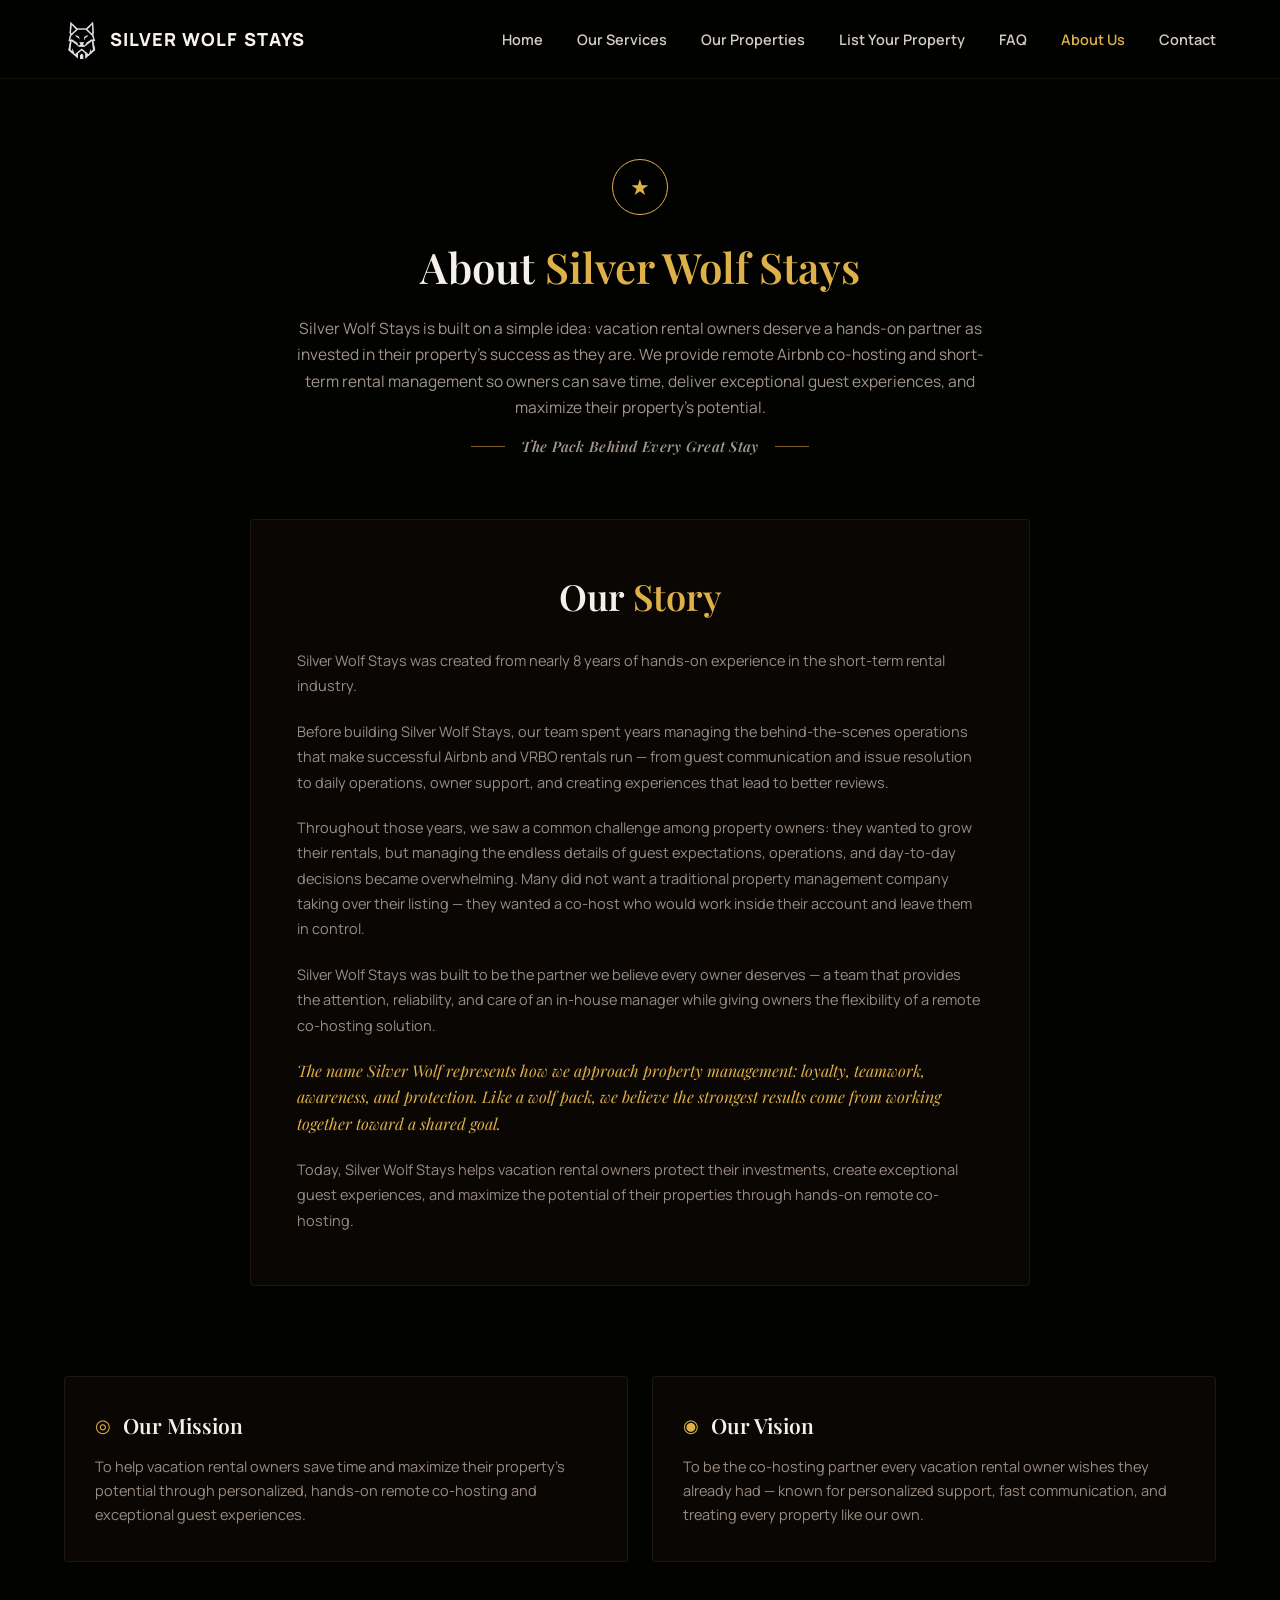
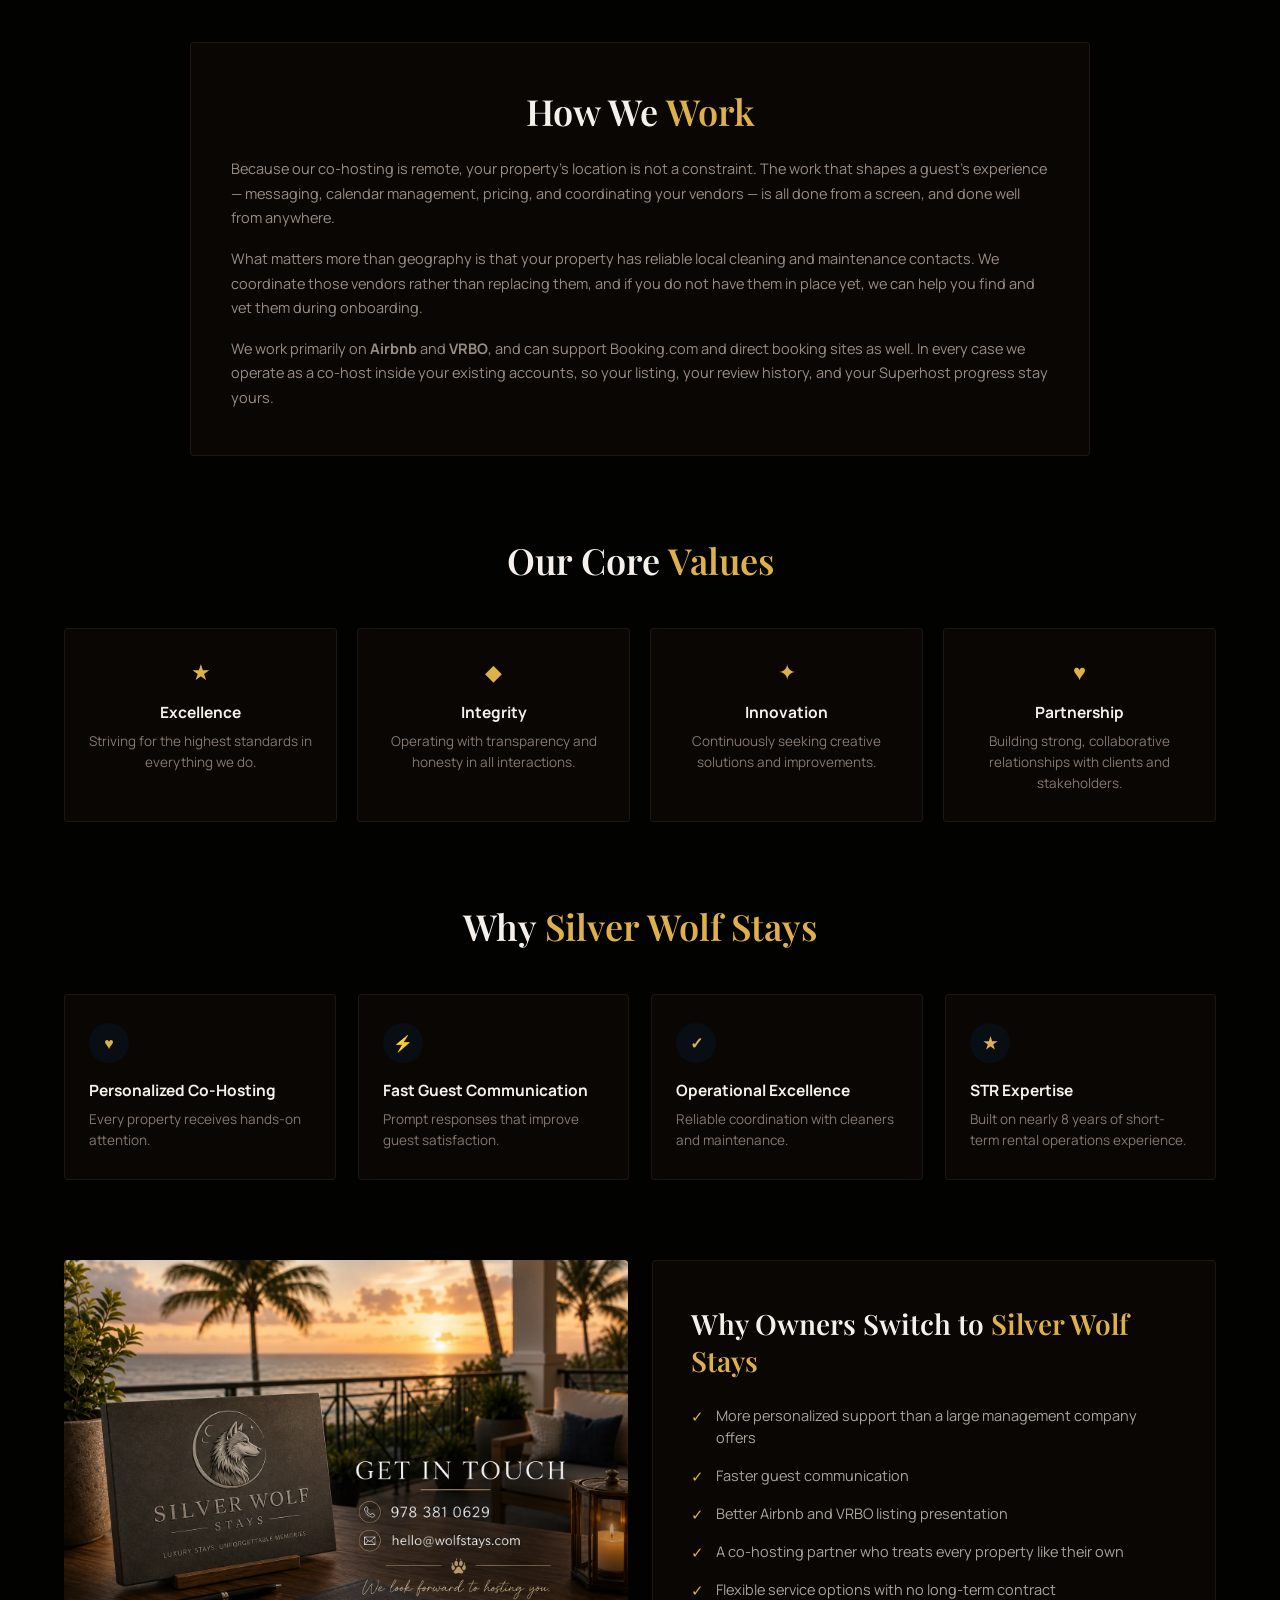
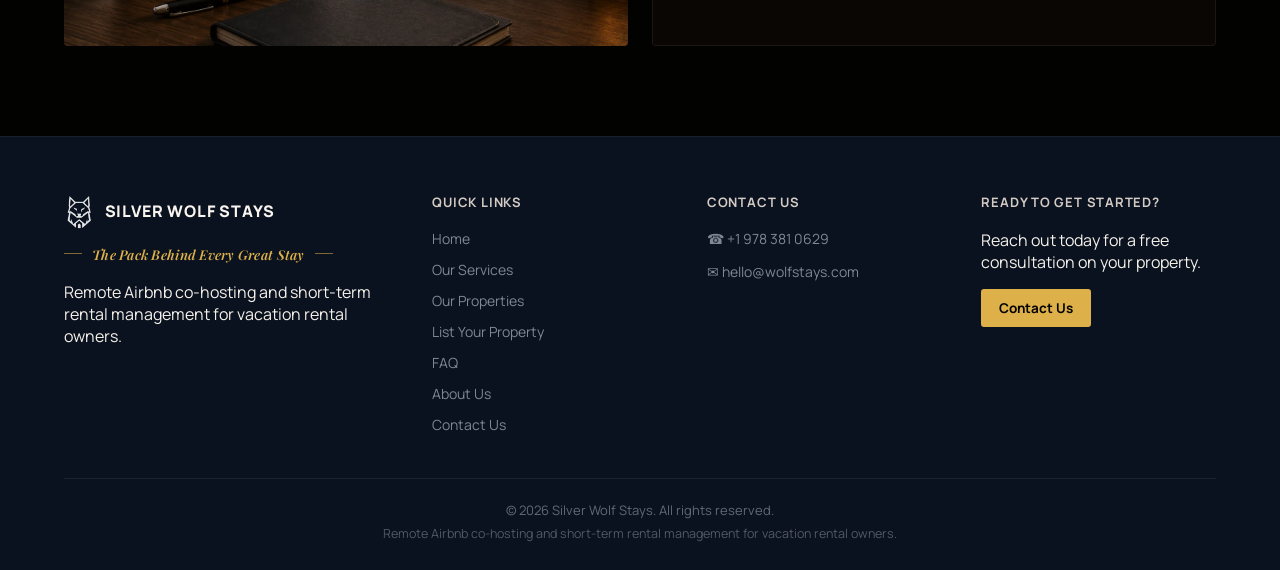
==== commit b222f1ba: "content: remove United States and Canada service-area claims Strips all 33 references across 7 pages" ====
--- a/about.html
+++ b/about.html
@@ -4,7 +4,7 @@
 <meta charset="utf-8">
 <meta name="viewport" content="width=device-width, initial-scale=1">
 <title>About Us — Airbnb Co-Hosting Team | Silver Wolf Stays</title>
-<meta name="description" content="Silver Wolf Stays was built on nearly 8 years of short-term rental operations experience. We provide remote Airbnb co-hosting for owners across the US and Canada.">
+<meta name="description" content="Silver Wolf Stays was built on nearly 8 years of short-term rental operations experience. We provide remote Airbnb co-hosting for vacation rental owners.">
 <link rel="canonical" href="https://wolfstays.com/about">
 
 <link rel="icon" href="/favicon.ico" sizes="32x32">
@@ -16,7 +16,7 @@
 <meta property="og:locale" content="en_US">
 <meta property="og:url" content="https://wolfstays.com/about">
 <meta property="og:title" content="About Us — Airbnb Co-Hosting Team | Silver Wolf Stays">
-<meta property="og:description" content="Built on nearly 8 years of short-term rental operations experience. Remote Airbnb co-hosting for owners across the US and Canada.">
+<meta property="og:description" content="Built on nearly 8 years of short-term rental operations experience. Remote Airbnb co-hosting for vacation rental owners.">
 <meta property="og:image" content="https://wolfstays.com/images/og-cover.jpg">
 <meta property="og:image:width" content="1200">
 <meta property="og:image:height" content="630">
@@ -24,7 +24,7 @@
 
 <meta name="twitter:card" content="summary_large_image">
 <meta name="twitter:title" content="About Us — Airbnb Co-Hosting Team | Silver Wolf Stays">
-<meta name="twitter:description" content="Built on nearly 8 years of short-term rental operations experience. Remote Airbnb co-hosting for owners across the US and Canada.">
+<meta name="twitter:description" content="Built on nearly 8 years of short-term rental operations experience. Remote Airbnb co-hosting for vacation rental owners.">
 <meta name="twitter:image" content="https://wolfstays.com/images/og-cover.jpg">
 
 <link rel="preconnect" href="https://fonts.googleapis.com">
@@ -57,10 +57,6 @@
   "telephone": "+1-978-381-0629",
   "email": "hello@wolfstays.com",
   "priceRange": "$$",
-  "areaServed": [
-    { "@type": "Country", "name": "United States" },
-    { "@type": "Country", "name": "Canada" }
-  ],
   "serviceType": [
     "Airbnb co-hosting",
     "Short-term rental management",
@@ -119,7 +115,7 @@
 <section class="page-hero narrow-md container">
   <div class="page-hero-icon">★</div>
   <h1>About <span class="gold">Silver Wolf Stays</span></h1>
-  <p>Silver Wolf Stays is built on a simple idea: vacation rental owners deserve a hands-on partner as invested in their property's success as they are. We provide remote Airbnb co-hosting and short-term rental management so owners across the US and Canada can save time, deliver exceptional guest experiences, and maximize their property's potential.</p>
+  <p>Silver Wolf Stays is built on a simple idea: vacation rental owners deserve a hands-on partner as invested in their property's success as they are. We provide remote Airbnb co-hosting and short-term rental management so owners can save time, deliver exceptional guest experiences, and maximize their property's potential.</p>
   <p class="tagline">The Pack Behind Every Great Stay</p>
 </section>
 
@@ -132,7 +128,7 @@
       <p style="margin: 0;">Throughout those years, we saw a common challenge among property owners: they wanted to grow their rentals, but managing the endless details of guest expectations, operations, and day-to-day decisions became overwhelming. Many did not want a traditional property management company taking over their listing — they wanted a co-host who would work inside their account and leave them in control.</p>
       <p style="margin: 0;">Silver Wolf Stays was built to be the partner we believe every owner deserves — a team that provides the attention, reliability, and care of an in-house manager while giving owners the flexibility of a remote co-hosting solution.</p>
       <p class="gold" style="margin: 0; font-family: var(--font-serif); font-style: italic; font-size: 16px; line-height: 1.65;">The name Silver Wolf represents how we approach property management: loyalty, teamwork, awareness, and protection. Like a wolf pack, we believe the strongest results come from working together toward a shared goal.</p>
-      <p style="margin: 0;">Today, Silver Wolf Stays helps vacation rental owners across the United States and Canada protect their investments, create exceptional guest experiences, and maximize the potential of their properties through hands-on remote co-hosting.</p>
+      <p style="margin: 0;">Today, Silver Wolf Stays helps vacation rental owners protect their investments, create exceptional guest experiences, and maximize the potential of their properties through hands-on remote co-hosting.</p>
     </div>
   </div>
 </section>
@@ -158,9 +154,9 @@
 
 <section class="section-tight container">
   <div class="panel" style="max-width: 900px; margin: 0 auto; padding: 44px 40px;">
-    <h2 class="section-title" style="margin-bottom: 22px;">Where We <span class="gold">Work</span></h2>
+    <h2 class="section-title" style="margin-bottom: 22px;">How We <span class="gold">Work</span></h2>
     <div style="font-size: 14.5px; line-height: 1.7; color: var(--text-muted-2); display: flex; flex-direction: column; gap: 16px;">
-      <p style="margin: 0;">We co-host for vacation rental owners across the <strong>United States and Canada</strong>. Because our work is remote, your property's location is not a constraint — the owners we work with today range from Beverly Hills, California to Vancouver and Langley, British Columbia.</p>
+      <p style="margin: 0;">Because our co-hosting is remote, your property's location is not a constraint. The work that shapes a guest's experience — messaging, calendar management, pricing, and coordinating your vendors — is all done from a screen, and done well from anywhere.</p>
       <p style="margin: 0;">What matters more than geography is that your property has reliable local cleaning and maintenance contacts. We coordinate those vendors rather than replacing them, and if you do not have them in place yet, we can help you find and vet them during onboarding.</p>
       <p style="margin: 0;">We work primarily on <strong>Airbnb</strong> and <strong>VRBO</strong>, and can support Booking.com and direct booking sites as well. In every case we operate as a co-host inside your existing accounts, so your listing, your review history, and your Superhost progress stay yours.</p>
     </div>
@@ -245,7 +241,7 @@
         <span class="footer-brand-name">SILVER WOLF STAYS</span>
       </div>
       <p class="tagline footer-tagline">The Pack Behind Every Great Stay</p>
-      <p>Remote Airbnb co-hosting and short-term rental management for vacation rental owners across the US and Canada.</p>
+      <p>Remote Airbnb co-hosting and short-term rental management for vacation rental owners.</p>
     </div>
     <div>
       <div class="footer-heading">Quick Links</div>
--- a/css/style.css
+++ b/css/style.css
@@ -707,6 +707,7 @@
 .form-field textarea {
   font-family: inherit;
   font-size: 14px;
+  line-height: 1.4;
   color: var(--text-bright);
   background: var(--bg-card-alt);
   border: 1px solid var(--border);
@@ -717,6 +718,25 @@
 
 .form-field textarea { resize: vertical; min-height: 118px; }
 
+/* Selects default to native OS chrome, which ignores the colors above.
+   Strip it, then draw our own arrow in the padding we reserve on the right. */
+.form-field select {
+  appearance: none;
+  -webkit-appearance: none;
+  padding-right: 38px;
+  background-image: url("data:image/svg+xml,%3Csvg xmlns='http://www.w3.org/2000/svg' width='12' height='8' viewBox='0 0 12 8'%3E%3Cpath d='M1 1.5 6 6.5l5-5' fill='none' stroke='%23ddb049' stroke-width='1.6' stroke-linecap='round' stroke-linejoin='round'/%3E%3C/svg%3E");
+  background-repeat: no-repeat;
+  background-position: right 14px center;
+  cursor: pointer;
+}
+
+/* The dropdown list itself is OS-rendered — set both so the open menu
+   is readable rather than white-on-white in dark mode. */
+.form-field select option {
+  background: var(--bg-card-alt);
+  color: var(--text-bright);
+}
+
 .form-field input:focus,
 .form-field select:focus,
 .form-field textarea:focus {
@@ -729,6 +749,24 @@
 
 .form-note { font-size: 12.5px; color: var(--text-dim-2); line-height: 1.5; margin: 0; }
 
+.form-status {
+  font-size: 13.5px;
+  line-height: 1.55;
+  margin: 0;
+  padding: 12px 14px;
+  border-radius: 4px;
+  border: 1px solid var(--gold);
+  background: oklch(0.78 0.13 85 / 0.09);
+  color: var(--text-bright);
+}
+
+.form-status.is-error {
+  border-color: oklch(0.62 0.19 25);
+  background: oklch(0.62 0.19 25 / 0.11);
+}
+
+.form-status[hidden] { display: none; }
+
 @media (max-width: 640px) {
   .form-row { grid-template-columns: 1fr; }
 }
